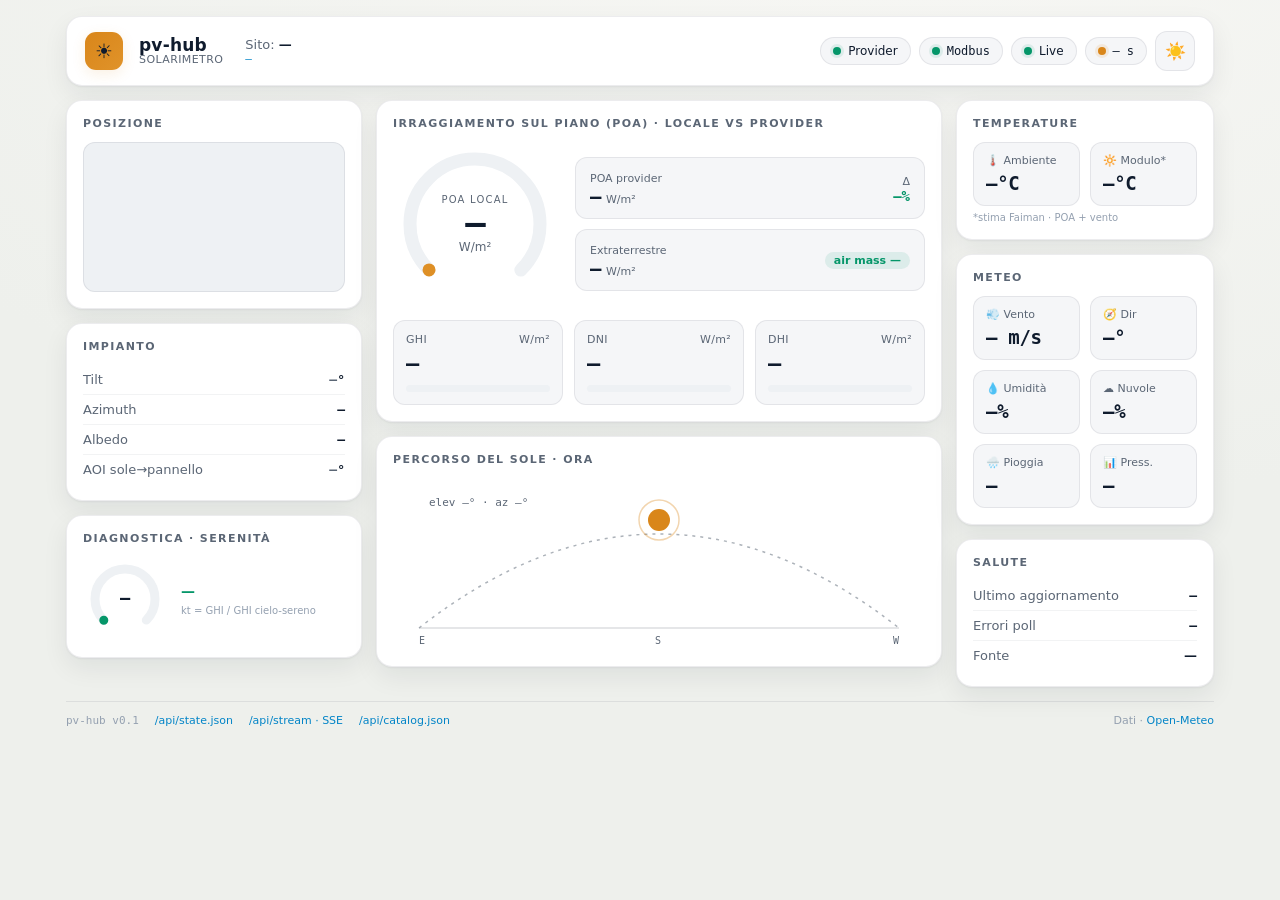
==== assets/index.html @ e8152efe "feat: implement Plan 2 — HTTP API, SSE, responsive dark/light SCADA UI - axum server: /, /assets/*, " ====
<!DOCTYPE html>
<html lang="it" data-theme="dark">
<head>
<meta charset="utf-8">
<meta name="viewport" content="width=device-width, initial-scale=1">
<title>pv-hub · Solarimetro</title>
<link rel="stylesheet" href="/assets/vendor/leaflet.css">
<link rel="stylesheet" href="/assets/styles.css">
</head>
<body>
<div class="wrap">

  <div class="topbar">
    <div class="logo">☀</div>
    <div>
      <div class="brand">pv-hub<small>SOLARIMETRO</small></div>
    </div>
    <div class="site">Sito: <b id="site-name">—</b>
      <span class="coords mono" id="site-coords">—</span></div>
    <div class="badges">
      <div class="badge" id="provider-badge"><span class="dot"></span>Provider</div>
      <div class="badge mono" id="modbus-badge"><span class="dot"></span>Modbus</div>
      <div class="badge" id="live-badge"><span class="dot"></span>Live</div>
      <div class="badge mono"><span class="dot warn"></span><span data-metric="data_age">—</span>s</div>
      <button class="toggle" id="tg" onclick="toggleTheme()" title="Cambia tema">🌙</button>
    </div>
  </div>

  <div class="grid">

    <!-- LEFT -->
    <div class="col">
      <div class="card">
        <h3>Posizione</h3>
        <div id="map"></div>
      </div>
      <div class="card">
        <h3>Impianto</h3>
        <div class="kv"><span>Tilt</span><b class="mono"><span data-metric="tilt">—</span>°</b></div>
        <div class="kv"><span>Azimuth</span><b class="mono" id="azimuth-field">—</b></div>
        <div class="kv"><span>Albedo</span><b class="mono" data-metric="albedo">—</b></div>
        <div class="kv"><span>AOI sole→pannello</span><b class="mono"><span data-metric="aoi">—</span>°</b></div>
      </div>
      <div class="card">
        <h3>Diagnostica · serenità</h3>
        <div class="kt">
          <svg width="84" height="84" viewBox="0 0 84 84">
            <circle cx="42" cy="42" r="30" fill="none" stroke="var(--inner)" stroke-width="9"
              stroke-dasharray="141 235" transform="rotate(135 42 42)" stroke-linecap="round"/>
            <circle id="kt-arc" cx="42" cy="42" r="30" fill="none" stroke="var(--accent)" stroke-width="9"
              stroke-dasharray="0 235" transform="rotate(135 42 42)" stroke-linecap="round"/>
            <text x="42" y="47" text-anchor="middle" fill="var(--text)" class="mono" font-size="17" font-weight="700"
              data-metric="clearsky_index">—</text>
          </svg>
          <div><b id="kt-label" class="accent">—</b>
            <div class="hint">kt = GHI / GHI cielo-sereno</div></div>
        </div>
      </div>
    </div>

    <!-- CENTER -->
    <div class="col">
      <div class="card">
        <h3>Irraggiamento sul piano (POA) · locale vs provider</h3>
        <div class="hero">
          <div class="gauge">
            <svg width="164" height="164" viewBox="0 0 164 164">
              <defs><linearGradient id="g" x1="0" y1="0" x2="1" y2="1">
                <stop offset="0" stop-color="var(--gold)"/><stop offset="1" stop-color="var(--gold-2)"/>
              </linearGradient></defs>
              <circle cx="82" cy="82" r="65" fill="none" stroke="var(--inner)" stroke-width="13"
                stroke-dasharray="306 408" transform="rotate(135 82 82)" stroke-linecap="round"/>
              <circle id="poa-arc" cx="82" cy="82" r="65" fill="none" stroke="url(#g)" stroke-width="13"
                stroke-dasharray="0 408" transform="rotate(135 82 82)" stroke-linecap="round"/>
            </svg>
            <div class="gv"><div class="lbl">POA local</div>
              <div class="num mono" data-metric="poa_local">—</div><div class="unit">W/m²</div></div>
          </div>
          <div class="compare">
            <div class="cmp"><div><small>POA provider</small><br><span class="n mono" data-metric="poa_provider">—</span> <small>W/m²</small></div>
              <div class="ta"><small>Δ</small><br><span class="delta mono"><span data-metric="poa_delta_pct">—</span>%</span></div></div>
            <div class="cmp"><div><small>Extraterrestre</small><br><span class="n mono" data-metric="extraterrestrial">—</span> <small>W/m²</small></div>
              <span class="pill">air mass <span data-metric="air_mass">—</span></span></div>
          </div>
        </div>
        <div class="meters">
          <div class="meter"><div class="top"><span>GHI</span><span>W/m²</span></div><div class="val mono" data-metric="ghi">—</div><div class="bar"><i id="bar-ghi"></i></div></div>
          <div class="meter"><div class="top"><span>DNI</span><span>W/m²</span></div><div class="val mono" data-metric="dni">—</div><div class="bar"><i id="bar-dni"></i></div></div>
          <div class="meter"><div class="top"><span>DHI</span><span>W/m²</span></div><div class="val mono" data-metric="dhi">—</div><div class="bar"><i id="bar-dhi"></i></div></div>
        </div>
      </div>

      <div class="card">
        <h3>Percorso del sole · ora</h3>
        <svg class="sky" viewBox="0 0 520 172" preserveAspectRatio="xMidYMid meet">
          <defs><linearGradient id="arc" x1="0" y1="0" x2="1" y2="0">
            <stop offset="0" stop-color="var(--gold)"/><stop offset="1" stop-color="var(--gold-2)"/></linearGradient></defs>
          <line x1="20" y1="150" x2="500" y2="150" stroke="var(--border-str)" stroke-width="1.5"/>
          <text x="20" y="166" fill="var(--dim)" font-size="10" class="mono">E</text>
          <text x="256" y="166" fill="var(--dim)" font-size="10" class="mono">S</text>
          <text x="494" y="166" fill="var(--dim)" font-size="10" class="mono">W</text>
          <path d="M20,150 Q260,-38 500,150" fill="none" stroke="var(--dim)" stroke-width="1.5" stroke-dasharray="3 5" opacity=".5"/>
          <circle id="sun-glow" cx="260" cy="42" r="20" fill="none" stroke="var(--gold)" stroke-width="1.5" opacity=".35"/>
          <circle id="sun-dot" cx="260" cy="42" r="11" fill="var(--gold)"/>
          <text x="30" y="28" fill="var(--dim)" font-size="11" class="mono">
            elev <tspan id="sun-elev">—</tspan>°  ·  az <tspan id="sun-az">—</tspan>°</text>
        </svg>
      </div>
    </div>

    <!-- RIGHT -->
    <div class="col">
      <div class="card">
        <h3>Temperature</h3>
        <div class="tiles">
          <div class="tile"><div class="t">🌡️ Ambiente</div><div class="v mono"><span data-metric="ambient_temp">—</span>°C</div></div>
          <div class="tile"><div class="t">🔆 Modulo*</div><div class="v mono"><span data-metric="module_temp">—</span>°C</div></div>
        </div>
        <div class="hint">*stima Faiman · POA + vento</div>
      </div>
      <div class="card">
        <h3>Meteo</h3>
        <div class="tiles">
          <div class="tile"><div class="t">💨 Vento</div><div class="v mono"><span data-metric="wind_speed">—</span> m/s</div></div>
          <div class="tile"><div class="t">🧭 Dir</div><div class="v mono"><span data-metric="wind_direction">—</span>°</div></div>
          <div class="tile"><div class="t">💧 Umidità</div><div class="v mono"><span data-metric="rel_humidity">—</span>%</div></div>
          <div class="tile"><div class="t">☁️ Nuvole</div><div class="v mono"><span data-metric="cloud_cover">—</span>%</div></div>
          <div class="tile"><div class="t">🌧️ Pioggia</div><div class="v mono" data-metric="precipitation">—</div></div>
          <div class="tile"><div class="t">📊 Press.</div><div class="v mono" data-metric="surface_pressure">—</div></div>
        </div>
      </div>
      <div class="card">
        <h3>Salute</h3>
        <div class="kv"><span>Ultimo aggiornamento</span><b class="mono" id="dataage-field">—</b></div>
        <div class="kv"><span>Errori poll</span><b class="mono" data-metric="poll_errors_total">—</b></div>
        <div class="kv"><span>Fonte</span><b id="provider-field">—</b></div>
      </div>
    </div>

  </div>

  <div class="footer">
    <span class="mono">pv-hub v0.1</span>
    <a href="/api/state.json">/api/state.json</a>
    <a href="/api/stream">/api/stream · SSE</a>
    <a href="/api/catalog.json">/api/catalog.json</a>
    <span class="grow"></span>
    <span>Dati · <a href="https://open-meteo.com">Open-Meteo</a></span>
  </div>

</div>
<script src="/assets/vendor/leaflet.js"></script>
<script src="/assets/app.js"></script>
</body>
</html>
---- assets/vendor/leaflet.css ----
/* required styles */

.leaflet-pane,
.leaflet-tile,
.leaflet-marker-icon,
.leaflet-marker-shadow,
.leaflet-tile-container,
.leaflet-pane > svg,
.leaflet-pane > canvas,
.leaflet-zoom-box,
.leaflet-image-layer,
.leaflet-layer {
	position: absolute;
	left: 0;
	top: 0;
	}
.leaflet-container {
	overflow: hidden;
	}
.leaflet-tile,
.leaflet-marker-icon,
.leaflet-marker-shadow {
	-webkit-user-select: none;
	   -moz-user-select: none;
	        user-select: none;
	  -webkit-user-drag: none;
	}
/* Prevents IE11 from highlighting tiles in blue */
.leaflet-tile::selection {
	background: transparent;
}
/* Safari renders non-retina tile on retina better with this, but Chrome is worse */
.leaflet-safari .leaflet-tile {
	image-rendering: -webkit-optimize-contrast;
	}
/* hack that prevents hw layers "stretching" when loading new tiles */
.leaflet-safari .leaflet-tile-container {
	width: 1600px;
	height: 1600px;
	-webkit-transform-origin: 0 0;
	}
.leaflet-marker-icon,
.leaflet-marker-shadow {
	display: block;
	}
/* .leaflet-container svg: reset svg max-width decleration shipped in Joomla! (joomla.org) 3.x */
/* .leaflet-container img: map is broken in FF if you have max-width: 100% on tiles */
.leaflet-container .leaflet-overlay-pane svg {
	max-width: none !important;
	max-height: none !important;
	}
.leaflet-container .leaflet-marker-pane img,
.leaflet-container .leaflet-shadow-pane img,
.leaflet-container .leaflet-tile-pane img,
.leaflet-container img.leaflet-image-layer,
.leaflet-container .leaflet-tile {
	max-width: none !important;
	max-height: none !important;
	width: auto;
	padding: 0;
	}

.leaflet-container img.leaflet-tile {
	/* See: https://bugs.chromium.org/p/chromium/issues/detail?id=600120 */
	mix-blend-mode: plus-lighter;
}

.leaflet-container.leaflet-touch-zoom {
	-ms-touch-action: pan-x pan-y;
	touch-action: pan-x pan-y;
	}
.leaflet-container.leaflet-touch-drag {
	-ms-touch-action: pinch-zoom;
	/* Fallback for FF which doesn't support pinch-zoom */
	touch-action: none;
	touch-action: pinch-zoom;
}
.leaflet-container.leaflet-touch-drag.leaflet-touch-zoom {
	-ms-touch-action: none;
	touch-action: none;
}
.leaflet-container {
	-webkit-tap-highlight-color: transparent;
}
.leaflet-container a {
	-webkit-tap-highlight-color: rgba(51, 181, 229, 0.4);
}
.leaflet-tile {
	filter: inherit;
	visibility: hidden;
	}
.leaflet-tile-loaded {
	visibility: inherit;
	}
.leaflet-zoom-box {
	width: 0;
	height: 0;
	-moz-box-sizing: border-box;
	     box-sizing: border-box;
	z-index: 800;
	}
/* workaround for https://bugzilla.mozilla.org/show_bug.cgi?id=888319 */
.leaflet-overlay-pane svg {
	-moz-user-select: none;
	}

.leaflet-pane         { z-index: 400; }

.leaflet-tile-pane    { z-index: 200; }
.leaflet-overlay-pane { z-index: 400; }
.leaflet-shadow-pane  { z-index: 500; }
.leaflet-marker-pane  { z-index: 600; }
.leaflet-tooltip-pane   { z-index: 650; }
.leaflet-popup-pane   { z-index: 700; }

.leaflet-map-pane canvas { z-index: 100; }
.leaflet-map-pane svg    { z-index: 200; }

.leaflet-vml-shape {
	width: 1px;
	height: 1px;
	}
.lvml {
	behavior: url(#default#VML);
	display: inline-block;
	position: absolute;
	}


/* control positioning */

.leaflet-control {
	position: relative;
	z-index: 800;
	pointer-events: visiblePainted; /* IE 9-10 doesn't have auto */
	pointer-events: auto;
	}
.leaflet-top,
.leaflet-bottom {
	position: absolute;
	z-index: 1000;
	pointer-events: none;
	}
.leaflet-top {
	top: 0;
	}
.leaflet-right {
	right: 0;
	}
.leaflet-bottom {
	bottom: 0;
	}
.leaflet-left {
	left: 0;
	}
.leaflet-control {
	float: left;
	clear: both;
	}
.leaflet-right .leaflet-control {
	float: right;
	}
.leaflet-top .leaflet-control {
	margin-top: 10px;
	}
.leaflet-bottom .leaflet-control {
	margin-bottom: 10px;
	}
.leaflet-left .leaflet-control {
	margin-left: 10px;
	}
.leaflet-right .leaflet-control {
	margin-right: 10px;
	}


/* zoom and fade animations */

.leaflet-fade-anim .leaflet-popup {
	opacity: 0;
	-webkit-transition: opacity 0.2s linear;
	   -moz-transition: opacity 0.2s linear;
	        transition: opacity 0.2s linear;
	}
.leaflet-fade-anim .leaflet-map-pane .leaflet-popup {
	opacity: 1;
	}
.leaflet-zoom-animated {
	-webkit-transform-origin: 0 0;
	    -ms-transform-origin: 0 0;
	        transform-origin: 0 0;
	}
svg.leaflet-zoom-animated {
	will-change: transform;
}

.leaflet-zoom-anim .leaflet-zoom-animated {
	-webkit-transition: -webkit-transform 0.25s cubic-bezier(0,0,0.25,1);
	   -moz-transition:    -moz-transform 0.25s cubic-bezier(0,0,0.25,1);
	        transition:         transform 0.25s cubic-bezier(0,0,0.25,1);
	}
.leaflet-zoom-anim .leaflet-tile,
.leaflet-pan-anim .leaflet-tile {
	-webkit-transition: none;
	   -moz-transition: none;
	        transition: none;
	}

.leaflet-zoom-anim .leaflet-zoom-hide {
	visibility: hidden;
	}


/* cursors */

.leaflet-interactive {
	cursor: pointer;
	}
.leaflet-grab {
	cursor: -webkit-grab;
	cursor:    -moz-grab;
	cursor:         grab;
	}
.leaflet-crosshair,
.leaflet-crosshair .leaflet-interactive {
	cursor: crosshair;
	}
.leaflet-popup-pane,
.leaflet-control {
	cursor: auto;
	}
.leaflet-dragging .leaflet-grab,
.leaflet-dragging .leaflet-grab .leaflet-interactive,
.leaflet-dragging .leaflet-marker-draggable {
	cursor: move;
	cursor: -webkit-grabbing;
	cursor:    -moz-grabbing;
	cursor:         grabbing;
	}

/* marker & overlays interactivity */
.leaflet-marker-icon,
.leaflet-marker-shadow,
.leaflet-image-layer,
.leaflet-pane > svg path,
.leaflet-tile-container {
	pointer-events: none;
	}

.leaflet-marker-icon.leaflet-interactive,
.leaflet-image-layer.leaflet-interactive,
.leaflet-pane > svg path.leaflet-interactive,
svg.leaflet-image-layer.leaflet-interactive path {
	pointer-events: visiblePainted; /* IE 9-10 doesn't have auto */
	pointer-events: auto;
	}

/* visual tweaks */

.leaflet-container {
	background: #ddd;
	outline-offset: 1px;
	}
.leaflet-container a {
	color: #0078A8;
	}
.leaflet-zoom-box {
	border: 2px dotted #38f;
	background: rgba(255,255,255,0.5);
	}


/* general typography */
.leaflet-container {
	font-family: "Helvetica Neue", Arial, Helvetica, sans-serif;
	font-size: 12px;
	font-size: 0.75rem;
	line-height: 1.5;
	}


/* general toolbar styles */

.leaflet-bar {
	box-shadow: 0 1px 5px rgba(0,0,0,0.65);
	border-radius: 4px;
	}
.leaflet-bar a {
	background-color: #fff;
	border-bottom: 1px solid #ccc;
	width: 26px;
	height: 26px;
	line-height: 26px;
	display: block;
	text-align: center;
	text-decoration: none;
	color: black;
	}
.leaflet-bar a,
.leaflet-control-layers-toggle {
	background-position: 50% 50%;
	background-repeat: no-repeat;
	display: block;
	}
.leaflet-bar a:hover,
.leaflet-bar a:focus {
	background-color: #f4f4f4;
	}
.leaflet-bar a:first-child {
	border-top-left-radius: 4px;
	border-top-right-radius: 4px;
	}
.leaflet-bar a:last-child {
	border-bottom-left-radius: 4px;
	border-bottom-right-radius: 4px;
	border-bottom: none;
	}
.leaflet-bar a.leaflet-disabled {
	cursor: default;
	background-color: #f4f4f4;
	color: #bbb;
	}

.leaflet-touch .leaflet-bar a {
	width: 30px;
	height: 30px;
	line-height: 30px;
	}
.leaflet-touch .leaflet-bar a:first-child {
	border-top-left-radius: 2px;
	border-top-right-radius: 2px;
	}
.leaflet-touch .leaflet-bar a:last-child {
	border-bottom-left-radius: 2px;
	border-bottom-right-radius: 2px;
	}

/* zoom control */

.leaflet-control-zoom-in,
.leaflet-control-zoom-out {
	font: bold 18px 'Lucida Console', Monaco, monospace;
	text-indent: 1px;
	}

.leaflet-touch .leaflet-control-zoom-in, .leaflet-touch .leaflet-control-zoom-out  {
	font-size: 22px;
	}


/* layers control */

.leaflet-control-layers {
	box-shadow: 0 1px 5px rgba(0,0,0,0.4);
	background: #fff;
	border-radius: 5px;
	}
.leaflet-control-layers-toggle {
	background-image: url(images/layers.png);
	width: 36px;
	height: 36px;
	}
.leaflet-retina .leaflet-control-layers-toggle {
	background-image: url(images/layers-2x.png);
	background-size: 26px 26px;
	}
.leaflet-touch .leaflet-control-layers-toggle {
	width: 44px;
	height: 44px;
	}
.leaflet-control-layers .leaflet-control-layers-list,
.leaflet-control-layers-expanded .leaflet-control-layers-toggle {
	display: none;
	}
.leaflet-control-layers-expanded .leaflet-control-layers-list {
	display: block;
	position: relative;
	}
.leaflet-control-layers-expanded {
	padding: 6px 10px 6px 6px;
	color: #333;
	background: #fff;
	}
.leaflet-control-layers-scrollbar {
	overflow-y: scroll;
	overflow-x: hidden;
	padding-right: 5px;
	}
.leaflet-control-layers-selector {
	margin-top: 2px;
	position: relative;
	top: 1px;
	}
.leaflet-control-layers label {
	display: block;
	font-size: 13px;
	font-size: 1.08333em;
	}
.leaflet-control-layers-separator {
	height: 0;
	border-top: 1px solid #ddd;
	margin: 5px -10px 5px -6px;
	}

/* Default icon URLs */
.leaflet-default-icon-path { /* used only in path-guessing heuristic, see L.Icon.Default */
	background-image: url(images/marker-icon.png);
	}


/* attribution and scale controls */

.leaflet-container .leaflet-control-attribution {
	background: #fff;
	background: rgba(255, 255, 255, 0.8);
	margin: 0;
	}
.leaflet-control-attribution,
.leaflet-control-scale-line {
	padding: 0 5px;
	color: #333;
	line-height: 1.4;
	}
.leaflet-control-attribution a {
	text-decoration: none;
	}
.leaflet-control-attribution a:hover,
.leaflet-control-attribution a:focus {
	text-decoration: underline;
	}
.leaflet-attribution-flag {
	display: inline !important;
	vertical-align: baseline !important;
	width: 1em;
	height: 0.6669em;
	}
.leaflet-left .leaflet-control-scale {
	margin-left: 5px;
	}
.leaflet-bottom .leaflet-control-scale {
	margin-bottom: 5px;
	}
.leaflet-control-scale-line {
	border: 2px solid #777;
	border-top: none;
	line-height: 1.1;
	padding: 2px 5px 1px;
	white-space: nowrap;
	-moz-box-sizing: border-box;
	     box-sizing: border-box;
	background: rgba(255, 255, 255, 0.8);
	text-shadow: 1px 1px #fff;
	}
.leaflet-control-scale-line:not(:first-child) {
	border-top: 2px solid #777;
	border-bottom: none;
	margin-top: -2px;
	}
.leaflet-control-scale-line:not(:first-child):not(:last-child) {
	border-bottom: 2px solid #777;
	}

.leaflet-touch .leaflet-control-attribution,
.leaflet-touch .leaflet-control-layers,
.leaflet-touch .leaflet-bar {
	box-shadow: none;
	}
.leaflet-touch .leaflet-control-layers,
.leaflet-touch .leaflet-bar {
	border: 2px solid rgba(0,0,0,0.2);
	background-clip: padding-box;
	}


/* popup */

.leaflet-popup {
	position: absolute;
	text-align: center;
	margin-bottom: 20px;
	}
.leaflet-popup-content-wrapper {
	padding: 1px;
	text-align: left;
	border-radius: 12px;
	}
.leaflet-popup-content {
	margin: 13px 24px 13px 20px;
	line-height: 1.3;
	font-size: 13px;
	font-size: 1.08333em;
	min-height: 1px;
	}
.leaflet-popup-content p {
	margin: 17px 0;
	margin: 1.3em 0;
	}
.leaflet-popup-tip-container {
	width: 40px;
	height: 20px;
	position: absolute;
	left: 50%;
	margin-top: -1px;
	margin-left: -20px;
	overflow: hidden;
	pointer-events: none;
	}
.leaflet-popup-tip {
	width: 17px;
	height: 17px;
	padding: 1px;

	margin: -10px auto 0;
	pointer-events: auto;

	-webkit-transform: rotate(45deg);
	   -moz-transform: rotate(45deg);
	    -ms-transform: rotate(45deg);
	        transform: rotate(45deg);
	}
.leaflet-popup-content-wrapper,
.leaflet-popup-tip {
	background: white;
	color: #333;
	box-shadow: 0 3px 14px rgba(0,0,0,0.4);
	}
.leaflet-container a.leaflet-popup-close-button {
	position: absolute;
	top: 0;
	right: 0;
	border: none;
	text-align: center;
	width: 24px;
	height: 24px;
	font: 16px/24px Tahoma, Verdana, sans-serif;
	color: #757575;
	text-decoration: none;
	background: transparent;
	}
.leaflet-container a.leaflet-popup-close-button:hover,
.leaflet-container a.leaflet-popup-close-button:focus {
	color: #585858;
	}
.leaflet-popup-scrolled {
	overflow: auto;
	}

.leaflet-oldie .leaflet-popup-content-wrapper {
	-ms-zoom: 1;
	}
.leaflet-oldie .leaflet-popup-tip {
	width: 24px;
	margin: 0 auto;

	-ms-filter: "progid:DXImageTransform.Microsoft.Matrix(M11=0.70710678, M12=0.70710678, M21=-0.70710678, M22=0.70710678)";
	filter: progid:DXImageTransform.Microsoft.Matrix(M11=0.70710678, M12=0.70710678, M21=-0.70710678, M22=0.70710678);
	}

.leaflet-oldie .leaflet-control-zoom,
.leaflet-oldie .leaflet-control-layers,
.leaflet-oldie .leaflet-popup-content-wrapper,
.leaflet-oldie .leaflet-popup-tip {
	border: 1px solid #999;
	}


/* div icon */

.leaflet-div-icon {
	background: #fff;
	border: 1px solid #666;
	}


/* Tooltip */
/* Base styles for the element that has a tooltip */
.leaflet-tooltip {
	position: absolute;
	padding: 6px;
	background-color: #fff;
	border: 1px solid #fff;
	border-radius: 3px;
	color: #222;
	white-space: nowrap;
	-webkit-user-select: none;
	-moz-user-select: none;
	-ms-user-select: none;
	user-select: none;
	pointer-events: none;
	box-shadow: 0 1px 3px rgba(0,0,0,0.4);
	}
.leaflet-tooltip.leaflet-interactive {
	cursor: pointer;
	pointer-events: auto;
	}
.leaflet-tooltip-top:before,
.leaflet-tooltip-bottom:before,
.leaflet-tooltip-left:before,
.leaflet-tooltip-right:before {
	position: absolute;
	pointer-events: none;
	border: 6px solid transparent;
	background: transparent;
	content: "";
	}

/* Directions */

.leaflet-tooltip-bottom {
	margin-top: 6px;
}
.leaflet-tooltip-top {
	margin-top: -6px;
}
.leaflet-tooltip-bottom:before,
.leaflet-tooltip-top:before {
	left: 50%;
	margin-left: -6px;
	}
.leaflet-tooltip-top:before {
	bottom: 0;
	margin-bottom: -12px;
	border-top-color: #fff;
	}
.leaflet-tooltip-bottom:before {
	top: 0;
	margin-top: -12px;
	margin-left: -6px;
	border-bottom-color: #fff;
	}
.leaflet-tooltip-left {
	margin-left: -6px;
}
.leaflet-tooltip-right {
	margin-left: 6px;
}
.leaflet-tooltip-left:before,
.leaflet-tooltip-right:before {
	top: 50%;
	margin-top: -6px;
	}
.leaflet-tooltip-left:before {
	right: 0;
	margin-right: -12px;
	border-left-color: #fff;
	}
.leaflet-tooltip-right:before {
	left: 0;
	margin-left: -12px;
	border-right-color: #fff;
	}

/* Printing */

@media print {
	/* Prevent printers from removing background-images of controls. */
	.leaflet-control {
		-webkit-print-color-adjust: exact;
		print-color-adjust: exact;
		}
	}
---- assets/styles.css ----
/* ---------- semantic tokens ---------- */
:root[data-theme="dark"]{
  --bg:#0a0e15; --bg-grad1:#0d1420; --bg-grad2:#090c12;
  --surface:#121a26; --surface-2:#182231; --inner:#0e1622;
  --border:rgba(255,255,255,.07); --border-str:rgba(255,255,255,.12);
  --text:#e9eef5; --dim:#8b98ab; --faint:#5b6779;
  --accent:#10d992; --accent-2:#0bb47a; --accent-weak:rgba(16,217,146,.14);
  --gold:#ffc24b; --gold-2:#ff8a3d; --gold-weak:rgba(255,194,75,.12);
  --good:#10d992; --warn:#ffc24b; --bad:#ff6b6b; --info:#48b7ff;
  --shadow:0 1px 2px rgba(0,0,0,.5), 0 12px 30px rgba(0,0,0,.35);
  --grid-line:rgba(255,255,255,.06);
}
:root[data-theme="light"]{
  --bg:#f4f5f2; --bg-grad1:#f7f7f4; --bg-grad2:#eef0ec;
  --surface:#ffffff; --surface-2:#f5f6f8; --inner:#eef1f4;
  --border:rgba(15,23,42,.08); --border-str:rgba(15,23,42,.14);
  --text:#0f1b2d; --dim:#5b6675; --faint:#94a0b0;
  --accent:#059669; --accent-2:#047857; --accent-weak:rgba(5,150,105,.10);
  --gold:#d9861a; --gold-2:#e0932a; --gold-weak:rgba(217,134,26,.12);
  --good:#059669; --warn:#d9861a; --bad:#e5484d; --info:#0284c7;
  --shadow:0 1px 2px rgba(16,24,40,.05), 0 10px 26px rgba(16,24,40,.07);
  --grid-line:rgba(15,23,42,.05);
}
*{box-sizing:border-box}
body{margin:0;color:var(--text);font-size:14px;
  font-family:'Inter',system-ui,-apple-system,'Segoe UI',Roboto,sans-serif;
  background:radial-gradient(1200px 600px at 70% -10%,var(--bg-grad1),var(--bg-grad2)) fixed, var(--bg);
  -webkit-font-smoothing:antialiased;transition:background .2s,color .2s}
.mono{font-variant-numeric:tabular-nums;font-feature-settings:"tnum";
  font-family:ui-monospace,'SF Mono','Cascadia Code',Menlo,Consolas,monospace}
.accent{color:var(--accent)}
.hint{color:var(--faint);font-size:10px;margin-top:6px}
.grow{flex:1}
.wrap{max-width:1180px;margin:0 auto;padding:16px}

/* ---------- top bar ---------- */
.topbar{display:flex;align-items:center;gap:16px;background:var(--surface);
  border:1px solid var(--border);border-radius:16px;padding:14px 18px;margin-bottom:14px;box-shadow:var(--shadow)}
.logo{width:38px;height:38px;border-radius:11px;display:grid;place-items:center;font-size:20px;
  background:linear-gradient(135deg,var(--gold),var(--gold-2));box-shadow:0 4px 14px var(--gold-weak)}
.brand{font-weight:700;font-size:17px;letter-spacing:.2px;line-height:1.1}
.brand small{display:block;color:var(--dim);font-weight:500;font-size:11px;letter-spacing:.4px}
.site{margin-left:6px;font-size:13px;color:var(--dim)}
.site b{color:var(--text)}
.site .coords{display:block;font-size:11px;color:var(--info)}
.badges{margin-left:auto;display:flex;gap:8px;align-items:center;flex-wrap:wrap}
.badge{display:flex;align-items:center;gap:7px;background:var(--surface-2);border:1px solid var(--border);
  border-radius:999px;padding:6px 12px;font-size:12px;white-space:nowrap}
.dot{width:8px;height:8px;border-radius:50%;background:var(--good);box-shadow:0 0 0 3px var(--accent-weak);transition:.2s}
.dot.warn{background:var(--warn);box-shadow:0 0 0 3px var(--gold-weak)}
.badge.bad .dot{background:var(--bad);box-shadow:0 0 0 3px rgba(255,107,107,.18)}
.toggle{width:40px;height:40px;border-radius:12px;border:1px solid var(--border);background:var(--surface-2);
  color:var(--text);cursor:pointer;font-size:17px;display:grid;place-items:center;transition:.15s}
.toggle:hover{border-color:var(--border-str);transform:translateY(-1px)}

/* ---------- layout ---------- */
.grid{display:grid;grid-template-columns:296px 1fr 258px;gap:14px}
.col{display:flex;flex-direction:column;gap:14px}
.card{background:var(--surface);border:1px solid var(--border);border-radius:16px;padding:16px;box-shadow:var(--shadow)}
.card h3{margin:0 0 12px;font-size:11px;letter-spacing:1.4px;text-transform:uppercase;color:var(--dim);font-weight:600}

/* map */
#map{height:150px;border-radius:12px;border:1px solid var(--border);background:var(--inner);z-index:0}
.kv{display:flex;justify-content:space-between;align-items:center;padding:7px 0;border-bottom:1px solid var(--grid-line);font-size:13px}
.kv:last-child{border:0}.kv span{color:var(--dim)}.kv b{color:var(--text)}
.kt{display:flex;align-items:center;gap:14px}

/* hero */
.hero{display:flex;gap:18px;align-items:center;flex-wrap:wrap}
.gauge{position:relative;width:164px;height:164px;flex:0 0 auto}
.gv{position:absolute;inset:0;display:flex;flex-direction:column;align-items:center;justify-content:center}
.gv .lbl{font-size:10px;letter-spacing:1.2px;color:var(--dim);text-transform:uppercase}
.gv .num{font-size:34px;font-weight:750;line-height:1.05;letter-spacing:-1px}
.gv .unit{color:var(--dim);font-size:12px}
.compare{flex:1;min-width:180px;display:flex;flex-direction:column;gap:10px}
.cmp{display:flex;justify-content:space-between;align-items:center;background:var(--surface-2);
  border:1px solid var(--border);border-radius:12px;padding:11px 14px}
.cmp small{color:var(--dim);font-size:11px}
.cmp .n{font-size:19px;font-weight:650}
.cmp .ta{text-align:right}
.delta{font-weight:650;color:var(--good)}
.pill{font-size:11px;padding:2px 9px;border-radius:999px;background:var(--accent-weak);color:var(--accent);font-weight:600;white-space:nowrap}

.meters{display:grid;grid-template-columns:repeat(3,1fr);gap:11px;margin-top:14px}
.meter{background:var(--surface-2);border:1px solid var(--border);border-radius:12px;padding:12px}
.meter .top{display:flex;justify-content:space-between;font-size:11px;color:var(--dim);letter-spacing:.3px}
.meter .val{font-size:22px;font-weight:700;margin:5px 0 9px;letter-spacing:-.5px}
.bar{height:7px;background:var(--inner);border-radius:99px;overflow:hidden}
.bar i{display:block;height:100%;width:0;border-radius:99px;background:linear-gradient(90deg,var(--gold),var(--gold-2));transition:width .4s}

.sky{width:100%;height:172px;display:block}
#sun-dot,#sun-glow{transition:cx .5s,cy .5s}

.tiles{display:grid;grid-template-columns:1fr 1fr;gap:10px}
.tile{background:var(--surface-2);border:1px solid var(--border);border-radius:12px;padding:11px 12px}
.tile .t{font-size:11px;color:var(--dim);display:flex;gap:6px;align-items:center}
.tile .v{font-size:19px;font-weight:700;margin-top:5px;letter-spacing:-.3px}

.footer{margin-top:14px;display:flex;gap:16px;align-items:center;color:var(--faint);font-size:11px;
  border-top:1px solid var(--border);padding-top:12px;flex-wrap:wrap}
.footer a{color:var(--info);text-decoration:none}.footer a:hover{text-decoration:underline}

/* ---------- responsive ---------- */
@media(max-width:1000px){
  .grid{grid-template-columns:1fr 1fr}
  .col:nth-child(2){grid-column:1 / -1;order:-1}
}
@media(max-width:640px){
  .wrap{padding:10px}
  .grid{grid-template-columns:1fr}
  .col:nth-child(2){order:0}
  .topbar{flex-wrap:wrap;gap:10px}
  .site{margin-left:0;flex-basis:100%;order:3}
  .badges{margin-left:0}
  .gv .num{font-size:30px}
  .toggle{width:44px;height:44px}
  .badge{padding:8px 13px}
  .tile{padding:13px}
}
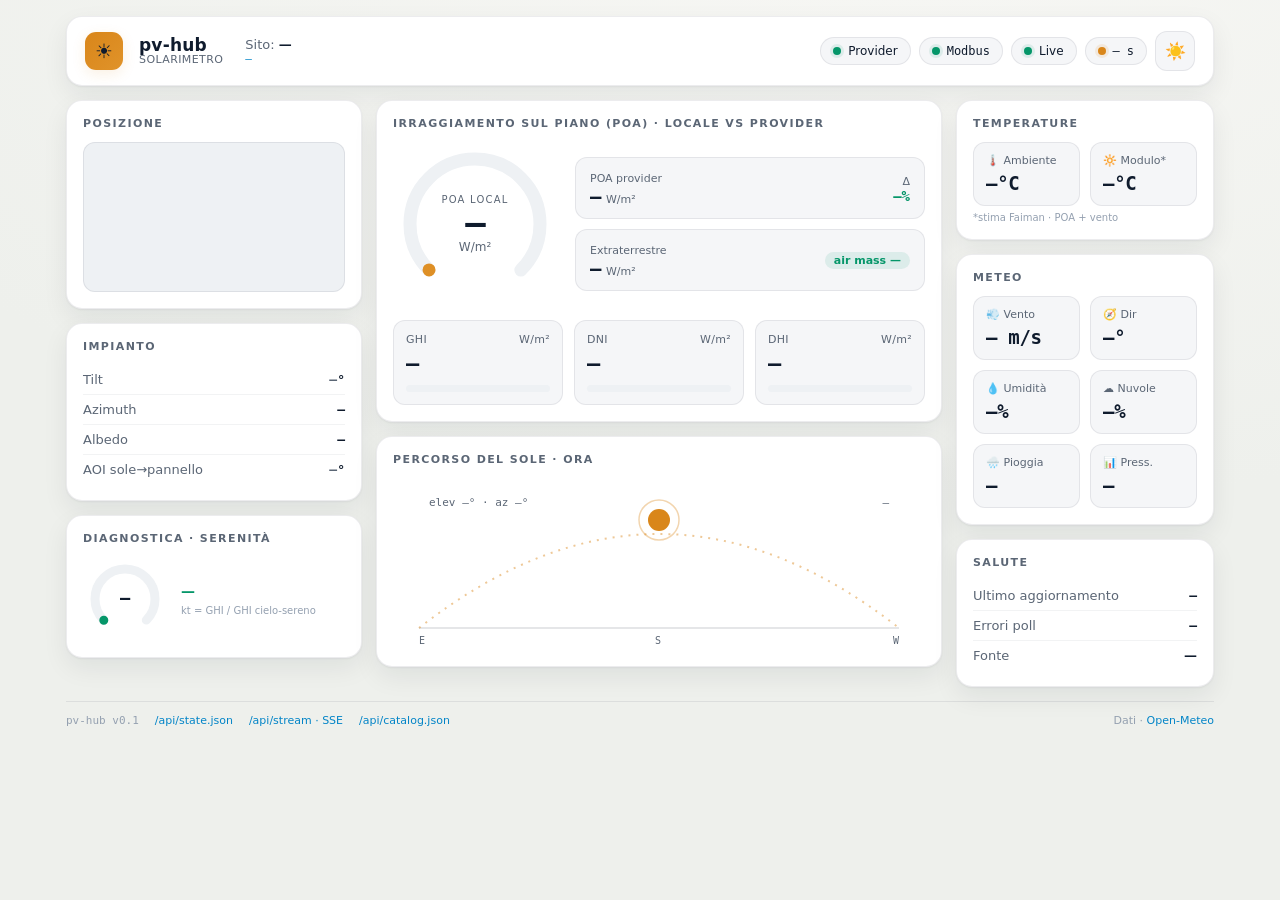
==== commit 6768adea: "fix(ui): clearer sun-path (azimuth+elevation, night moon marker), hide zero-value gauge dot" ====
--- a/assets/index.html
+++ b/assets/index.html
@@ -99,11 +99,12 @@
           <text x="20" y="166" fill="var(--dim)" font-size="10" class="mono">E</text>
           <text x="256" y="166" fill="var(--dim)" font-size="10" class="mono">S</text>
           <text x="494" y="166" fill="var(--dim)" font-size="10" class="mono">W</text>
-          <path d="M20,150 Q260,-38 500,150" fill="none" stroke="var(--dim)" stroke-width="1.5" stroke-dasharray="3 5" opacity=".5"/>
+          <path d="M20,150 Q260,-38 500,150" fill="none" stroke="var(--gold)" stroke-width="2" stroke-dasharray="2 6" opacity=".45"/>
           <circle id="sun-glow" cx="260" cy="42" r="20" fill="none" stroke="var(--gold)" stroke-width="1.5" opacity=".35"/>
           <circle id="sun-dot" cx="260" cy="42" r="11" fill="var(--gold)"/>
           <text x="30" y="28" fill="var(--dim)" font-size="11" class="mono">
             elev <tspan id="sun-elev">—</tspan>°  ·  az <tspan id="sun-az">—</tspan>°</text>
+          <text id="sun-label" x="490" y="28" text-anchor="end" fill="var(--dim)" font-size="11" class="mono">—</text>
         </svg>
       </div>
     </div>
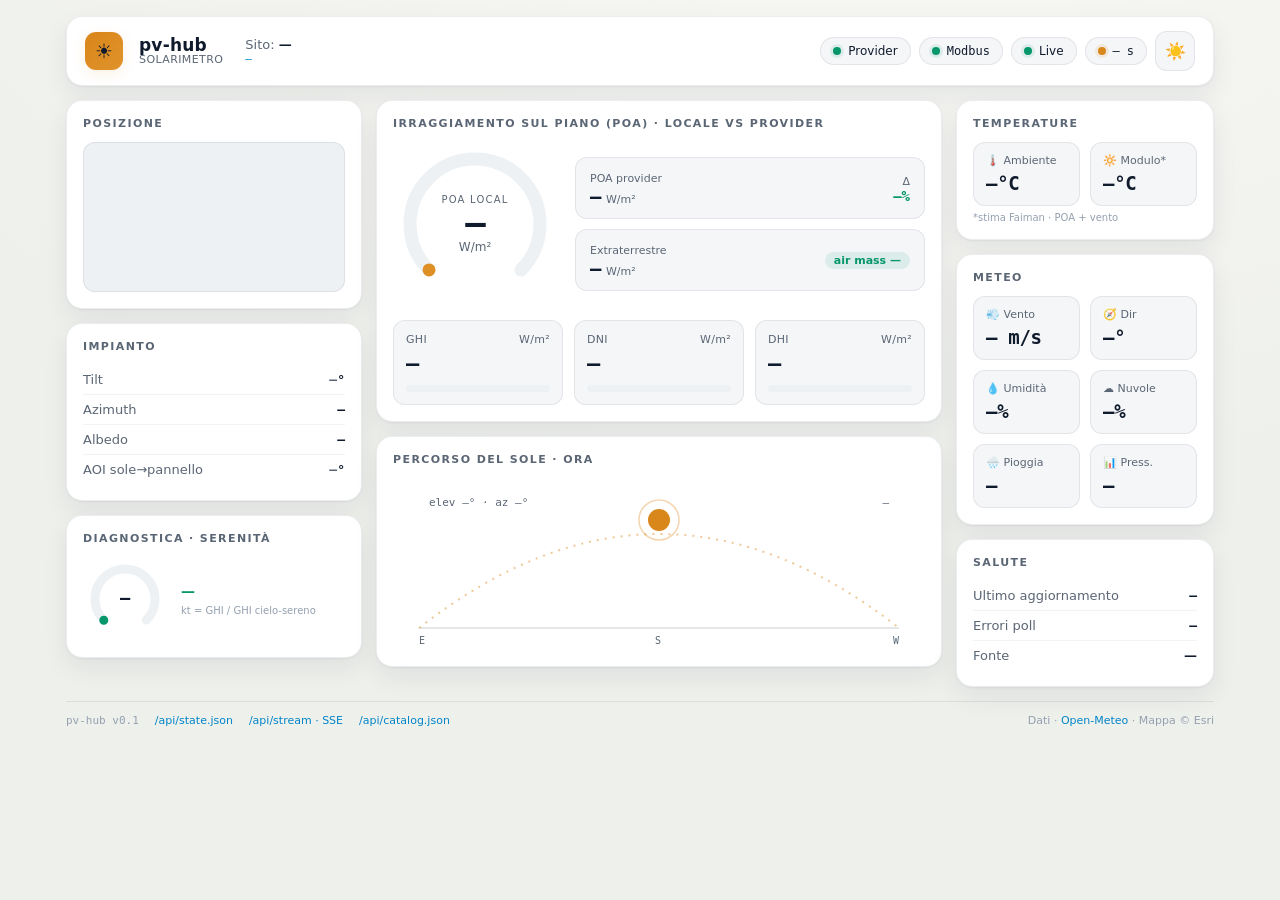
==== commit ab672d5a: "fix(ui): clean map — remove on-map Leaflet/tiles attribution, move credit to footer" ====
--- a/assets/index.html
+++ b/assets/index.html
@@ -146,7 +146,7 @@
     <a href="/api/stream">/api/stream · SSE</a>
     <a href="/api/catalog.json">/api/catalog.json</a>
     <span class="grow"></span>
-    <span>Dati · <a href="https://open-meteo.com">Open-Meteo</a></span>
+    <span>Dati · <a href="https://open-meteo.com">Open-Meteo</a> · Mappa © Esri</span>
   </div>
 
 </div>
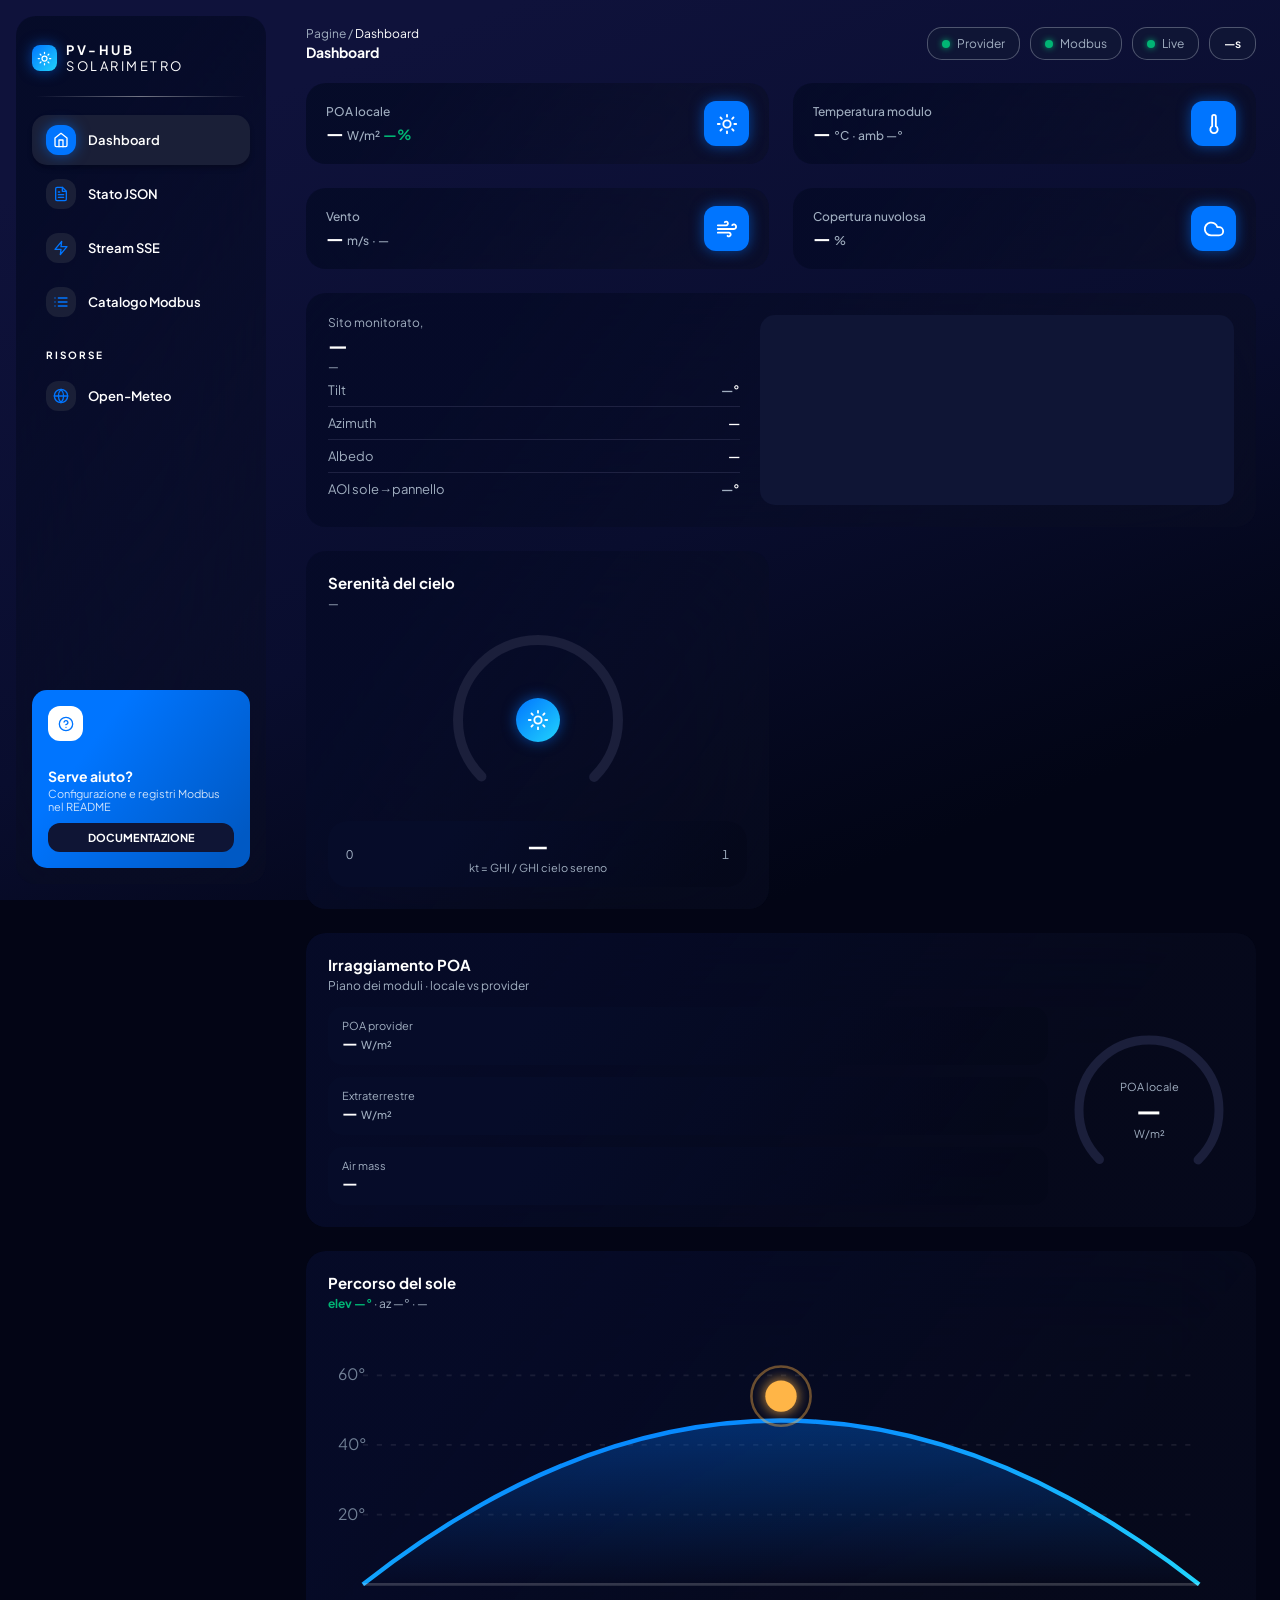
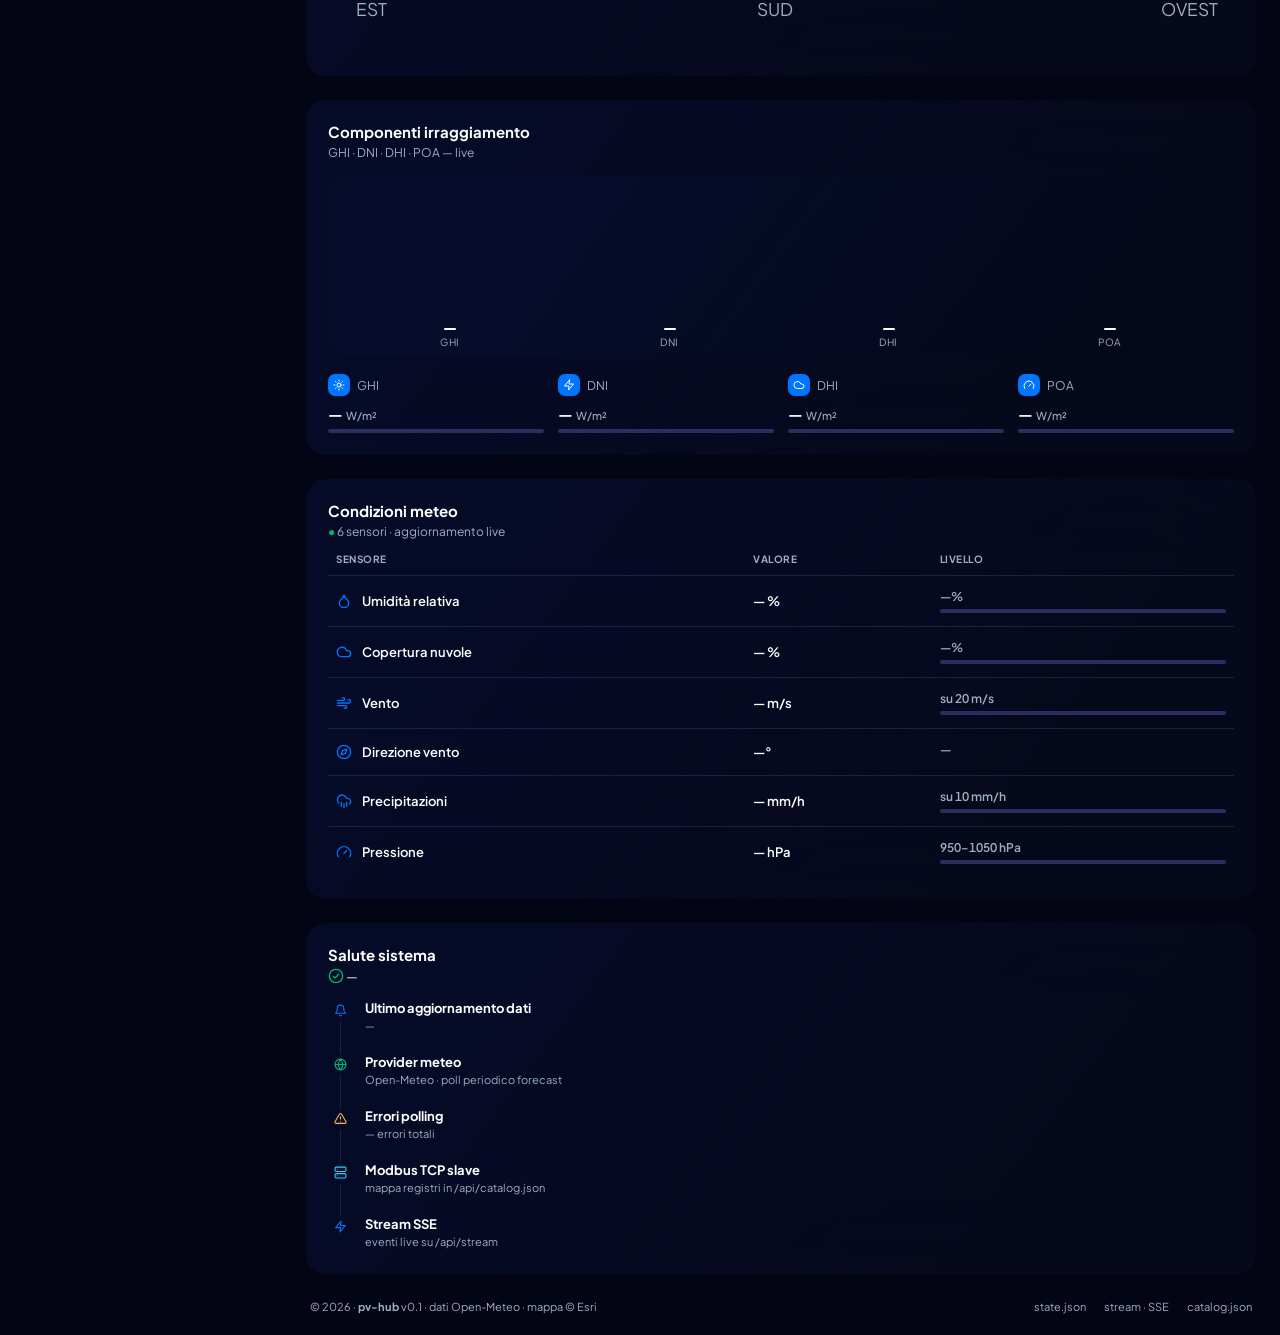
==== commit 946d97dd: "feat(ui): Vision UI restyle — dark glassmorphic dashboard Rebuild the dashboard in the Vision UI Das" ====
--- a/assets/index.html
+++ b/assets/index.html
@@ -1,155 +1,345 @@
 <!DOCTYPE html>
-<html lang="it" data-theme="dark">
+<html lang="it">
 <head>
 <meta charset="utf-8">
 <meta name="viewport" content="width=device-width, initial-scale=1">
 <title>pv-hub · Solarimetro</title>
+<link rel="preload" href="/assets/vendor/fonts/PlusJakartaSans-latin.woff2" as="font" type="font/woff2" crossorigin>
 <link rel="stylesheet" href="/assets/vendor/leaflet.css">
 <link rel="stylesheet" href="/assets/styles.css">
 </head>
 <body>
-<div class="wrap">
-
-  <div class="topbar">
-    <div class="logo">☀</div>
+
+<!-- ============ svg sprite + shared gradients ============ -->
+<svg width="0" height="0" style="position:absolute" aria-hidden="true">
+  <defs>
+    <linearGradient id="gradBlue" x1="0" y1="0" x2="1" y2="1">
+      <stop offset="0" stop-color="#0075FF"/><stop offset="1" stop-color="#21D4FD"/>
+    </linearGradient>
+    <linearGradient id="gradGreen" x1="0" y1="0" x2="1" y2="1">
+      <stop offset="0" stop-color="#01B574"/><stop offset="1" stop-color="#35D28A"/>
+    </linearGradient>
+    <linearGradient id="gradArea" x1="0" y1="0" x2="0" y2="1">
+      <stop offset="0" stop-color="#0075FF" stop-opacity=".34"/>
+      <stop offset="1" stop-color="#0075FF" stop-opacity="0"/>
+    </linearGradient>
+    <filter id="glowBlue" x="-60%" y="-60%" width="220%" height="220%">
+      <feDropShadow dx="0" dy="0" stdDeviation="3.2" flood-color="#0075FF" flood-opacity=".85"/>
+    </filter>
+    <filter id="glowGreen" x="-60%" y="-60%" width="220%" height="220%">
+      <feDropShadow dx="0" dy="0" stdDeviation="3.2" flood-color="#01B574" flood-opacity=".85"/>
+    </filter>
+    <filter id="glowAmber" x="-80%" y="-80%" width="260%" height="260%">
+      <feDropShadow dx="0" dy="0" stdDeviation="4" flood-color="#FFB547" flood-opacity=".9"/>
+    </filter>
+
+    <symbol id="i-sun" viewBox="0 0 24 24"><circle cx="12" cy="12" r="4"/><path d="M12 2v2M12 20v2M4.93 4.93l1.41 1.41M17.66 17.66l1.41 1.41M2 12h2M20 12h2M4.93 19.07l1.41-1.41M17.66 6.34l1.41-1.41"/></symbol>
+    <symbol id="i-thermo" viewBox="0 0 24 24"><path d="M14 4v10.54a4 4 0 1 1-4 0V4a2 2 0 0 1 4 0Z"/></symbol>
+    <symbol id="i-wind" viewBox="0 0 24 24"><path d="M17.7 7.7A2.5 2.5 0 1 1 19.5 12H2"/><path d="M9.6 4.6A2 2 0 1 1 11 8H2"/><path d="M12.6 19.4A2 2 0 1 0 14 16H2"/></symbol>
+    <symbol id="i-cloud" viewBox="0 0 24 24"><path d="M17.5 19H9a7 7 0 1 1 6.71-9h1.79a4.5 4.5 0 1 1 0 9Z"/></symbol>
+    <symbol id="i-drop" viewBox="0 0 24 24"><path d="M12 22a7 7 0 0 0 7-7c0-2-1-3.9-3-5.5s-3.5-4-4-6.5c-.5 2.5-2 4.9-4 6.5C6 11.1 5 13 5 15a7 7 0 0 0 7 7Z"/></symbol>
+    <symbol id="i-rain" viewBox="0 0 24 24"><path d="M4 14.9A7 7 0 1 1 15.71 8h1.79a4.5 4.5 0 0 1 2.5 8.24"/><path d="M16 14v6M8 14v6M12 16v6"/></symbol>
+    <symbol id="i-gauge" viewBox="0 0 24 24"><path d="M12 14l4-4"/><path d="M3.34 19a10 10 0 1 1 17.32 0"/></symbol>
+    <symbol id="i-home" viewBox="0 0 24 24"><path d="M3 9l9-7 9 7v11a2 2 0 0 1-2 2H5a2 2 0 0 1-2-2z"/><path d="M9 22V12h6v10"/></symbol>
+    <symbol id="i-file" viewBox="0 0 24 24"><path d="M14 2H6a2 2 0 0 0-2 2v16a2 2 0 0 0 2 2h12a2 2 0 0 0 2-2V8z"/><path d="M14 2v6h6M16 13H8M16 17H8M10 9H8"/></symbol>
+    <symbol id="i-zap" viewBox="0 0 24 24"><path d="M13 2L3 14h9l-1 8 10-12h-9l1-8z"/></symbol>
+    <symbol id="i-list" viewBox="0 0 24 24"><path d="M8 6h13M8 12h13M8 18h13M3 6h.01M3 12h.01M3 18h.01"/></symbol>
+    <symbol id="i-globe" viewBox="0 0 24 24"><circle cx="12" cy="12" r="10"/><path d="M2 12h20"/><path d="M12 2a15.3 15.3 0 0 1 4 10 15.3 15.3 0 0 1-4 10 15.3 15.3 0 0 1-4-10 15.3 15.3 0 0 1 4-10z"/></symbol>
+    <symbol id="i-help" viewBox="0 0 24 24"><circle cx="12" cy="12" r="10"/><path d="M9.09 9a3 3 0 0 1 5.83 1c0 2-3 3-3 3"/><path d="M12 17h.01"/></symbol>
+    <symbol id="i-bell" viewBox="0 0 24 24"><path d="M18 8A6 6 0 0 0 6 8c0 7-3 9-3 9h18s-3-2-3-9"/><path d="M13.73 21a2 2 0 0 1-3.46 0"/></symbol>
+    <symbol id="i-alert" viewBox="0 0 24 24"><path d="M10.29 3.86L1.82 18a2 2 0 0 0 1.71 3h16.94a2 2 0 0 0 1.71-3L13.71 3.86a2 2 0 0 0-3.42 0z"/><path d="M12 9v4M12 17h.01"/></symbol>
+    <symbol id="i-server" viewBox="0 0 24 24"><rect x="2" y="2" width="20" height="8" rx="2"/><rect x="2" y="14" width="20" height="8" rx="2"/><path d="M6 6h.01M6 18h.01"/></symbol>
+    <symbol id="i-compass" viewBox="0 0 24 24"><circle cx="12" cy="12" r="10"/><path d="M16.24 7.76l-2.12 6.36-6.36 2.12 2.12-6.36z"/></symbol>
+    <symbol id="i-menu" viewBox="0 0 24 24"><path d="M3 6h18M3 12h18M3 18h18"/></symbol>
+    <symbol id="i-check" viewBox="0 0 24 24"><circle cx="12" cy="12" r="10"/><path d="M8 12.5l2.5 2.5L16 9.5"/></symbol>
+  </defs>
+</svg>
+
+<!-- ============ sidenav ============ -->
+<div class="scrim" id="scrim" onclick="toggleSidenav(false)"></div>
+<aside class="sidenav" id="sidenav" aria-label="Navigazione principale">
+  <div class="sn-brand">
+    <span class="mark"><svg class="ic"><use href="#i-sun"/></svg></span>
+    <b>PV-HUB <span>SOLARIMETRO</span></b>
+  </div>
+  <hr class="sn-divider">
+  <nav>
+    <ul class="sn-nav">
+      <li><a class="sn-item active" href="/" aria-current="page">
+        <span class="box"><svg class="ic"><use href="#i-home"/></svg></span>Dashboard</a></li>
+      <li><a class="sn-item" href="/api/state.json">
+        <span class="box"><svg class="ic"><use href="#i-file"/></svg></span>Stato JSON</a></li>
+      <li><a class="sn-item" href="/api/stream">
+        <span class="box"><svg class="ic"><use href="#i-zap"/></svg></span>Stream SSE</a></li>
+      <li><a class="sn-item" href="/api/catalog.json">
+        <span class="box"><svg class="ic"><use href="#i-list"/></svg></span>Catalogo Modbus</a></li>
+    </ul>
+    <div class="sn-label">Risorse</div>
+    <ul class="sn-nav">
+      <li><a class="sn-item" href="https://open-meteo.com" rel="noopener">
+        <span class="box"><svg class="ic"><use href="#i-globe"/></svg></span>Open-Meteo</a></li>
+    </ul>
+  </nav>
+  <div class="sn-help">
+    <span class="box"><svg class="ic"><use href="#i-help"/></svg></span>
+    <b>Serve aiuto?</b>
+    <small>Configurazione e registri Modbus nel README</small>
+    <a href="https://github.com/Paol0B/pv-hub" rel="noopener">DOCUMENTAZIONE</a>
+  </div>
+</aside>
+
+<!-- ============ main ============ -->
+<main class="main">
+
+  <div class="navbar">
+    <button class="burger" onclick="toggleSidenav()" aria-label="Apri menu" aria-controls="sidenav">
+      <svg class="ic"><use href="#i-menu"/></svg></button>
     <div>
-      <div class="brand">pv-hub<small>SOLARIMETRO</small></div>
+      <div class="crumbs">Pagine / <b>Dashboard</b></div>
+      <div class="page-title">Dashboard</div>
     </div>
-    <div class="site">Sito: <b id="site-name">—</b>
-      <span class="coords mono" id="site-coords">—</span></div>
-    <div class="badges">
-      <div class="badge" id="provider-badge"><span class="dot"></span>Provider</div>
-      <div class="badge mono" id="modbus-badge"><span class="dot"></span>Modbus</div>
-      <div class="badge" id="live-badge"><span class="dot"></span>Live</div>
-      <div class="badge mono"><span class="dot warn"></span><span data-metric="data_age">—</span>s</div>
-      <button class="toggle" id="tg" onclick="toggleTheme()" title="Cambia tema">🌙</button>
+    <div class="nav-right">
+      <div class="pill" id="provider-badge"><span class="dot"></span>Provider</div>
+      <div class="pill" id="modbus-badge"><span class="dot"></span>Modbus</div>
+      <div class="pill" id="live-badge"><span class="dot"></span>Live</div>
+      <div class="pill mono"><b><span data-metric="data_age">—</span>s</b></div>
     </div>
   </div>
 
   <div class="grid">
 
-    <!-- LEFT -->
-    <div class="col">
-      <div class="card">
-        <h3>Posizione</h3>
-        <div id="map"></div>
-      </div>
-      <div class="card">
-        <h3>Impianto</h3>
-        <div class="kv"><span>Tilt</span><b class="mono"><span data-metric="tilt">—</span>°</b></div>
-        <div class="kv"><span>Azimuth</span><b class="mono" id="azimuth-field">—</b></div>
-        <div class="kv"><span>Albedo</span><b class="mono" data-metric="albedo">—</b></div>
-        <div class="kv"><span>AOI sole→pannello</span><b class="mono"><span data-metric="aoi">—</span>°</b></div>
-      </div>
-      <div class="card">
-        <h3>Diagnostica · serenità</h3>
-        <div class="kt">
-          <svg width="84" height="84" viewBox="0 0 84 84">
-            <circle cx="42" cy="42" r="30" fill="none" stroke="var(--inner)" stroke-width="9"
-              stroke-dasharray="141 235" transform="rotate(135 42 42)" stroke-linecap="round"/>
-            <circle id="kt-arc" cx="42" cy="42" r="30" fill="none" stroke="var(--accent)" stroke-width="9"
-              stroke-dasharray="0 235" transform="rotate(135 42 42)" stroke-linecap="round"/>
-            <text x="42" y="47" text-anchor="middle" fill="var(--text)" class="mono" font-size="17" font-weight="700"
-              data-metric="clearsky_index">—</text>
+    <!-- ============ row 1 · mini stats ============ -->
+    <section class="card stat s3">
+      <div class="meta">
+        <div class="lbl">POA locale</div>
+        <div class="val mono"><span data-metric="poa_local">—</span> <small>W/m²</small>
+          <span id="poa-delta" class="up"><span data-metric="poa_delta_pct">—</span>%</span></div>
+      </div>
+      <span class="box"><svg class="ic"><use href="#i-sun"/></svg></span>
+    </section>
+    <section class="card stat s3">
+      <div class="meta">
+        <div class="lbl">Temperatura modulo</div>
+        <div class="val mono"><span data-metric="module_temp">—</span> <small>°C</small>
+          <small>· amb <span data-metric="ambient_temp">—</span>°</small></div>
+      </div>
+      <span class="box"><svg class="ic"><use href="#i-thermo"/></svg></span>
+    </section>
+    <section class="card stat s3">
+      <div class="meta">
+        <div class="lbl">Vento</div>
+        <div class="val mono"><span data-metric="wind_speed">—</span> <small>m/s</small>
+          <small>· <span id="wind-dir">—</span></small></div>
+      </div>
+      <span class="box"><svg class="ic"><use href="#i-wind"/></svg></span>
+    </section>
+    <section class="card stat s3">
+      <div class="meta">
+        <div class="lbl">Copertura nuvolosa</div>
+        <div class="val mono"><span data-metric="cloud_cover">—</span> <small>%</small></div>
+      </div>
+      <span class="box"><svg class="ic"><use href="#i-cloud"/></svg></span>
+    </section>
+
+    <!-- ============ row 2 · site / kt / poa ============ -->
+    <section class="card site-card s5">
+      <div class="site-info">
+        <div class="hello">Sito monitorato,</div>
+        <div class="name" id="site-name">—</div>
+        <div class="coords mono" id="site-coords">—</div>
+        <div style="margin-top:auto">
+          <div class="kv"><span>Tilt</span><b class="mono"><span data-metric="tilt">—</span>°</b></div>
+          <div class="kv"><span>Azimuth</span><b class="mono" id="azimuth-field">—</b></div>
+          <div class="kv"><span>Albedo</span><b class="mono" data-metric="albedo">—</b></div>
+          <div class="kv"><span>AOI sole→pannello</span><b class="mono"><span data-metric="aoi">—</span>°</b></div>
+        </div>
+      </div>
+      <div class="site-map"><div id="map"></div></div>
+    </section>
+
+    <section class="card gauge-card s3">
+      <header>
+        <h3>Serenità del cielo</h3>
+        <p class="sub" id="kt-label">—</p>
+      </header>
+      <div class="gauge-wrap">
+        <svg width="190" height="190" viewBox="0 0 190 190" role="img" aria-label="Indice di serenità kt">
+          <circle cx="95" cy="95" r="80" fill="none" stroke="#1B1F3B" stroke-width="10"
+            stroke-dasharray="377 503" transform="rotate(135 95 95)" stroke-linecap="round"/>
+          <circle id="kt-arc" class="gauge-ring" cx="95" cy="95" r="80" fill="none" stroke="url(#gradBlue)"
+            stroke-width="10" stroke-dasharray="0 999" transform="rotate(135 95 95)"
+            stroke-linecap="round" filter="url(#glowBlue)" opacity="0"/>
+          <circle id="kt-arc-knob" cx="95" cy="95" r="6" fill="#fff" filter="url(#glowBlue)" opacity="0"/>
+        </svg>
+        <div class="gauge-center">
+          <span class="icon"><svg class="ic"><use href="#i-sun"/></svg></span>
+        </div>
+      </div>
+      <div class="overlay-pill">
+        <span class="end mono">0</span>
+        <div class="mid">
+          <div class="n mono" data-metric="clearsky_index">—</div>
+          <small>kt = GHI / GHI cielo sereno</small>
+        </div>
+        <span class="end mono">1</span>
+      </div>
+    </section>
+
+    <section class="card ref-card s4">
+      <header>
+        <h3>Irraggiamento POA</h3>
+        <p class="sub">Piano dei moduli · locale vs provider</p>
+      </header>
+      <div class="ref-body">
+        <div class="ref-list">
+          <div class="ref-tile"><small>POA provider</small>
+            <b class="mono"><span data-metric="poa_provider">—</span> <span class="u">W/m²</span></b></div>
+          <div class="ref-tile"><small>Extraterrestre</small>
+            <b class="mono"><span data-metric="extraterrestrial">—</span> <span class="u">W/m²</span></b></div>
+          <div class="ref-tile"><small>Air mass</small>
+            <b class="mono" data-metric="air_mass">—</b></div>
+        </div>
+        <div class="gauge-wrap">
+          <svg width="170" height="170" viewBox="0 0 170 170" role="img" aria-label="POA locale">
+            <circle cx="85" cy="85" r="70" fill="none" stroke="#1B1F3B" stroke-width="9"
+              stroke-dasharray="330 440" transform="rotate(135 85 85)" stroke-linecap="round"/>
+            <circle id="poa-arc" class="gauge-ring" cx="85" cy="85" r="70" fill="none" stroke="url(#gradGreen)"
+              stroke-width="9" stroke-dasharray="0 999" transform="rotate(135 85 85)"
+              stroke-linecap="round" filter="url(#glowGreen)" opacity="0"/>
+            <circle id="poa-arc-knob" cx="85" cy="85" r="5.5" fill="#fff" filter="url(#glowGreen)" opacity="0"/>
           </svg>
-          <div><b id="kt-label" class="accent">—</b>
-            <div class="hint">kt = GHI / GHI cielo-sereno</div></div>
-        </div>
-      </div>
-    </div>
-
-    <!-- CENTER -->
-    <div class="col">
-      <div class="card">
-        <h3>Irraggiamento sul piano (POA) · locale vs provider</h3>
-        <div class="hero">
-          <div class="gauge">
-            <svg width="164" height="164" viewBox="0 0 164 164">
-              <defs><linearGradient id="g" x1="0" y1="0" x2="1" y2="1">
-                <stop offset="0" stop-color="var(--gold)"/><stop offset="1" stop-color="var(--gold-2)"/>
-              </linearGradient></defs>
-              <circle cx="82" cy="82" r="65" fill="none" stroke="var(--inner)" stroke-width="13"
-                stroke-dasharray="306 408" transform="rotate(135 82 82)" stroke-linecap="round"/>
-              <circle id="poa-arc" cx="82" cy="82" r="65" fill="none" stroke="url(#g)" stroke-width="13"
-                stroke-dasharray="0 408" transform="rotate(135 82 82)" stroke-linecap="round"/>
-            </svg>
-            <div class="gv"><div class="lbl">POA local</div>
-              <div class="num mono" data-metric="poa_local">—</div><div class="unit">W/m²</div></div>
+          <div class="gauge-center">
+            <span class="unit">POA locale</span>
+            <span class="big mono" data-metric="poa_local">—</span>
+            <span class="unit">W/m²</span>
           </div>
-          <div class="compare">
-            <div class="cmp"><div><small>POA provider</small><br><span class="n mono" data-metric="poa_provider">—</span> <small>W/m²</small></div>
-              <div class="ta"><small>Δ</small><br><span class="delta mono"><span data-metric="poa_delta_pct">—</span>%</span></div></div>
-            <div class="cmp"><div><small>Extraterrestre</small><br><span class="n mono" data-metric="extraterrestrial">—</span> <small>W/m²</small></div>
-              <span class="pill">air mass <span data-metric="air_mass">—</span></span></div>
-          </div>
-        </div>
-        <div class="meters">
-          <div class="meter"><div class="top"><span>GHI</span><span>W/m²</span></div><div class="val mono" data-metric="ghi">—</div><div class="bar"><i id="bar-ghi"></i></div></div>
-          <div class="meter"><div class="top"><span>DNI</span><span>W/m²</span></div><div class="val mono" data-metric="dni">—</div><div class="bar"><i id="bar-dni"></i></div></div>
-          <div class="meter"><div class="top"><span>DHI</span><span>W/m²</span></div><div class="val mono" data-metric="dhi">—</div><div class="bar"><i id="bar-dhi"></i></div></div>
-        </div>
-      </div>
-
-      <div class="card">
-        <h3>Percorso del sole · ora</h3>
-        <svg class="sky" viewBox="0 0 520 172" preserveAspectRatio="xMidYMid meet">
-          <defs><linearGradient id="arc" x1="0" y1="0" x2="1" y2="0">
-            <stop offset="0" stop-color="var(--gold)"/><stop offset="1" stop-color="var(--gold-2)"/></linearGradient></defs>
-          <line x1="20" y1="150" x2="500" y2="150" stroke="var(--border-str)" stroke-width="1.5"/>
-          <text x="20" y="166" fill="var(--dim)" font-size="10" class="mono">E</text>
-          <text x="256" y="166" fill="var(--dim)" font-size="10" class="mono">S</text>
-          <text x="494" y="166" fill="var(--dim)" font-size="10" class="mono">W</text>
-          <path d="M20,150 Q260,-38 500,150" fill="none" stroke="var(--gold)" stroke-width="2" stroke-dasharray="2 6" opacity=".45"/>
-          <circle id="sun-glow" cx="260" cy="42" r="20" fill="none" stroke="var(--gold)" stroke-width="1.5" opacity=".35"/>
-          <circle id="sun-dot" cx="260" cy="42" r="11" fill="var(--gold)"/>
-          <text x="30" y="28" fill="var(--dim)" font-size="11" class="mono">
-            elev <tspan id="sun-elev">—</tspan>°  ·  az <tspan id="sun-az">—</tspan>°</text>
-          <text id="sun-label" x="490" y="28" text-anchor="end" fill="var(--dim)" font-size="11" class="mono">—</text>
-        </svg>
-      </div>
-    </div>
-
-    <!-- RIGHT -->
-    <div class="col">
-      <div class="card">
-        <h3>Temperature</h3>
-        <div class="tiles">
-          <div class="tile"><div class="t">🌡️ Ambiente</div><div class="v mono"><span data-metric="ambient_temp">—</span>°C</div></div>
-          <div class="tile"><div class="t">🔆 Modulo*</div><div class="v mono"><span data-metric="module_temp">—</span>°C</div></div>
-        </div>
-        <div class="hint">*stima Faiman · POA + vento</div>
-      </div>
-      <div class="card">
-        <h3>Meteo</h3>
-        <div class="tiles">
-          <div class="tile"><div class="t">💨 Vento</div><div class="v mono"><span data-metric="wind_speed">—</span> m/s</div></div>
-          <div class="tile"><div class="t">🧭 Dir</div><div class="v mono"><span data-metric="wind_direction">—</span>°</div></div>
-          <div class="tile"><div class="t">💧 Umidità</div><div class="v mono"><span data-metric="rel_humidity">—</span>%</div></div>
-          <div class="tile"><div class="t">☁️ Nuvole</div><div class="v mono"><span data-metric="cloud_cover">—</span>%</div></div>
-          <div class="tile"><div class="t">🌧️ Pioggia</div><div class="v mono" data-metric="precipitation">—</div></div>
-          <div class="tile"><div class="t">📊 Press.</div><div class="v mono" data-metric="surface_pressure">—</div></div>
-        </div>
-      </div>
-      <div class="card">
-        <h3>Salute</h3>
-        <div class="kv"><span>Ultimo aggiornamento</span><b class="mono" id="dataage-field">—</b></div>
-        <div class="kv"><span>Errori poll</span><b class="mono" data-metric="poll_errors_total">—</b></div>
-        <div class="kv"><span>Fonte</span><b id="provider-field">—</b></div>
-      </div>
-    </div>
+        </div>
+      </div>
+    </section>
+
+    <!-- ============ row 3 · sun path + irradiance ============ -->
+    <section class="card chart-card s7">
+      <header>
+        <h3>Percorso del sole</h3>
+        <p class="sub"><span class="up mono">elev <span id="sun-elev">—</span>°</span>
+          · az <span class="mono" id="sun-az">—</span>° · <span id="sun-label">—</span></p>
+      </header>
+      <svg class="sky" viewBox="0 0 520 190" preserveAspectRatio="xMidYMid meet" role="img"
+        aria-label="Posizione attuale del sole sulla volta celeste">
+        <g stroke="rgba(255,255,255,.08)" stroke-dasharray="3 5">
+          <line x1="20" y1="30" x2="500" y2="30"/><line x1="20" y1="70" x2="500" y2="70"/>
+          <line x1="20" y1="110" x2="500" y2="110"/>
+        </g>
+        <g fill="#718096" font-size="9" font-family="inherit">
+          <text x="6" y="33">60°</text><text x="6" y="73">40°</text><text x="6" y="113">20°</text>
+        </g>
+        <path d="M20,150 Q260,-38 500,150 L500,150 20,150 Z" fill="url(#gradArea)"/>
+        <path d="M20,150 Q260,-38 500,150" fill="none" stroke="url(#gradBlue)" stroke-width="2.5"/>
+        <line x1="20" y1="150" x2="500" y2="150" stroke="rgba(255,255,255,.18)" stroke-width="1.5"/>
+        <g fill="#A0AEC0" font-size="10" font-family="inherit">
+          <text x="16" y="168">EST</text><text x="246" y="168">SUD</text><text x="478" y="168">OVEST</text>
+        </g>
+        <circle id="sun-glow" cx="260" cy="42" r="17" fill="none" stroke="#FFB547" stroke-width="1.5" opacity=".4"/>
+        <circle id="sun-dot" cx="260" cy="42" r="9" fill="#FFB547" filter="url(#glowAmber)"/>
+      </svg>
+    </section>
+
+    <section class="card s5">
+      <header>
+        <h3>Componenti irraggiamento</h3>
+        <p class="sub">GHI · DNI · DHI · POA — live</p>
+      </header>
+      <div class="bars-panel" aria-hidden="true">
+        <div class="vbar-col"><div class="vbar" id="vb-ghi"></div><small>GHI</small></div>
+        <div class="vbar-col"><div class="vbar" id="vb-dni"></div><small>DNI</small></div>
+        <div class="vbar-col"><div class="vbar" id="vb-dhi"></div><small>DHI</small></div>
+        <div class="vbar-col"><div class="vbar" id="vb-poa"></div><small>POA</small></div>
+      </div>
+      <div class="mini-stats">
+        <div class="mini"><div class="head"><span class="bx"><svg class="ic"><use href="#i-sun"/></svg></span>GHI</div>
+          <div class="n mono"><span data-metric="ghi">—</span> <small>W/m²</small></div>
+          <div class="track"><i id="tk-ghi"></i></div></div>
+        <div class="mini"><div class="head"><span class="bx"><svg class="ic"><use href="#i-zap"/></svg></span>DNI</div>
+          <div class="n mono"><span data-metric="dni">—</span> <small>W/m²</small></div>
+          <div class="track"><i id="tk-dni"></i></div></div>
+        <div class="mini"><div class="head"><span class="bx"><svg class="ic"><use href="#i-cloud"/></svg></span>DHI</div>
+          <div class="n mono"><span data-metric="dhi">—</span> <small>W/m²</small></div>
+          <div class="track"><i id="tk-dhi"></i></div></div>
+        <div class="mini"><div class="head"><span class="bx"><svg class="ic"><use href="#i-gauge"/></svg></span>POA</div>
+          <div class="n mono"><span data-metric="poa_local">—</span> <small>W/m²</small></div>
+          <div class="track"><i id="tk-poa"></i></div></div>
+      </div>
+    </section>
+
+    <!-- ============ row 4 · weather table + health ============ -->
+    <section class="card s7">
+      <header>
+        <h3>Condizioni meteo</h3>
+        <p class="sub"><span class="up">●</span> 6 sensori · aggiornamento live</p>
+      </header>
+      <table class="vt">
+        <thead><tr><th>Sensore</th><th>Valore</th><th>Livello</th></tr></thead>
+        <tbody>
+          <tr><td><span class="who"><svg class="ic"><use href="#i-drop"/></svg>Umidità relativa</span></td>
+            <td class="mono"><span data-metric="rel_humidity">—</span> %</td>
+            <td class="lvl"><span class="pct mono"><span data-metric="rel_humidity">—</span>%</span>
+              <div class="track"><i id="tb-hum"></i></div></td></tr>
+          <tr><td><span class="who"><svg class="ic"><use href="#i-cloud"/></svg>Copertura nuvole</span></td>
+            <td class="mono"><span data-metric="cloud_cover">—</span> %</td>
+            <td class="lvl"><span class="pct mono"><span data-metric="cloud_cover">—</span>%</span>
+              <div class="track"><i id="tb-cloud"></i></div></td></tr>
+          <tr><td><span class="who"><svg class="ic"><use href="#i-wind"/></svg>Vento</span></td>
+            <td class="mono"><span data-metric="wind_speed">—</span> m/s</td>
+            <td class="lvl"><span class="pct mono">su 20 m/s</span>
+              <div class="track"><i id="tb-wind"></i></div></td></tr>
+          <tr><td><span class="who"><svg class="ic"><use href="#i-compass"/></svg>Direzione vento</span></td>
+            <td class="mono"><span data-metric="wind_direction">—</span>°</td>
+            <td class="lvl"><span class="pct mono" id="wind-dir-cell">—</span></td></tr>
+          <tr><td><span class="who"><svg class="ic"><use href="#i-rain"/></svg>Precipitazioni</span></td>
+            <td class="mono"><span data-metric="precipitation">—</span> mm/h</td>
+            <td class="lvl"><span class="pct mono">su 10 mm/h</span>
+              <div class="track"><i id="tb-rain"></i></div></td></tr>
+          <tr><td><span class="who"><svg class="ic"><use href="#i-gauge"/></svg>Pressione</span></td>
+            <td class="mono"><span data-metric="surface_pressure">—</span> hPa</td>
+            <td class="lvl"><span class="pct mono">950–1050 hPa</span>
+              <div class="track"><i id="tb-press"></i></div></td></tr>
+        </tbody>
+      </table>
+    </section>
+
+    <section class="card s5">
+      <header>
+        <h3>Salute sistema</h3>
+        <p class="sub"><svg class="ic c-green" style="vertical-align:-3px"><use href="#i-check"/></svg>
+          <b id="provider-field">—</b></p>
+      </header>
+      <div class="timeline">
+        <div class="tl"><span class="ic-w c-blue"><svg class="ic"><use href="#i-bell"/></svg></span>
+          <div><b>Ultimo aggiornamento dati</b><small class="mono" id="dataage-field">—</small></div></div>
+        <div class="tl"><span class="ic-w c-green"><svg class="ic"><use href="#i-globe"/></svg></span>
+          <div><b>Provider meteo</b><small>Open-Meteo · poll periodico forecast</small></div></div>
+        <div class="tl"><span class="ic-w c-amber"><svg class="ic"><use href="#i-alert"/></svg></span>
+          <div><b>Errori polling</b><small class="mono"><span data-metric="poll_errors_total">—</span> errori totali</small></div></div>
+        <div class="tl"><span class="ic-w c-cyan"><svg class="ic"><use href="#i-server"/></svg></span>
+          <div><b>Modbus TCP slave</b><small>mappa registri in /api/catalog.json</small></div></div>
+        <div class="tl"><span class="ic-w c-blue"><svg class="ic"><use href="#i-zap"/></svg></span>
+          <div><b>Stream SSE</b><small>eventi live su /api/stream</small></div></div>
+      </div>
+    </section>
 
   </div>
 
-  <div class="footer">
-    <span class="mono">pv-hub v0.1</span>
-    <a href="/api/state.json">/api/state.json</a>
-    <a href="/api/stream">/api/stream · SSE</a>
-    <a href="/api/catalog.json">/api/catalog.json</a>
-    <span class="grow"></span>
-    <span>Dati · <a href="https://open-meteo.com">Open-Meteo</a> · Mappa © Esri</span>
-  </div>
-
-</div>
+  <footer class="footer">
+    <span>© 2026 · <b>pv-hub</b> v0.1 · dati <a href="https://open-meteo.com" rel="noopener">Open-Meteo</a> · mappa © Esri</span>
+    <nav>
+      <a href="/api/state.json">state.json</a>
+      <a href="/api/stream">stream · SSE</a>
+      <a href="/api/catalog.json">catalog.json</a>
+    </nav>
+  </footer>
+
+</main>
+
 <script src="/assets/vendor/leaflet.js"></script>
 <script src="/assets/app.js"></script>
 </body>
--- a/assets/styles.css
+++ b/assets/styles.css
@@ -1,119 +1,243 @@
-/* ---------- semantic tokens ---------- */
-:root[data-theme="dark"]{
-  --bg:#0a0e15; --bg-grad1:#0d1420; --bg-grad2:#090c12;
-  --surface:#121a26; --surface-2:#182231; --inner:#0e1622;
-  --border:rgba(255,255,255,.07); --border-str:rgba(255,255,255,.12);
-  --text:#e9eef5; --dim:#8b98ab; --faint:#5b6779;
-  --accent:#10d992; --accent-2:#0bb47a; --accent-weak:rgba(16,217,146,.14);
-  --gold:#ffc24b; --gold-2:#ff8a3d; --gold-weak:rgba(255,194,75,.12);
-  --good:#10d992; --warn:#ffc24b; --bad:#ff6b6b; --info:#48b7ff;
-  --shadow:0 1px 2px rgba(0,0,0,.5), 0 12px 30px rgba(0,0,0,.35);
-  --grid-line:rgba(255,255,255,.06);
-}
-:root[data-theme="light"]{
-  --bg:#f4f5f2; --bg-grad1:#f7f7f4; --bg-grad2:#eef0ec;
-  --surface:#ffffff; --surface-2:#f5f6f8; --inner:#eef1f4;
-  --border:rgba(15,23,42,.08); --border-str:rgba(15,23,42,.14);
-  --text:#0f1b2d; --dim:#5b6675; --faint:#94a0b0;
-  --accent:#059669; --accent-2:#047857; --accent-weak:rgba(5,150,105,.10);
-  --gold:#d9861a; --gold-2:#e0932a; --gold-weak:rgba(217,134,26,.12);
-  --good:#059669; --warn:#d9861a; --bad:#e5484d; --info:#0284c7;
-  --shadow:0 1px 2px rgba(16,24,40,.05), 0 10px 26px rgba(16,24,40,.07);
-  --grid-line:rgba(15,23,42,.05);
-}
+/* ============================================================
+   pv-hub · Vision UI theme (dark glassmorphism)
+   Tokens mirror Vision UI Dashboard: body tri-gradient, glass
+   card gradient + blur, blue #0075FF, green #01B574, radius 20.
+   ============================================================ */
+@font-face{
+  font-family:'Plus Jakarta Sans';
+  font-style:normal;font-weight:200 800;font-display:swap;
+  src:url('/assets/vendor/fonts/PlusJakartaSans-latin.woff2') format('woff2');
+}
+
+:root{
+  --body-grad:linear-gradient(159.02deg,#0F123B 14.25%,#090D2E 56.45%,#020515 86.14%);
+  --card-grad:linear-gradient(127.09deg,rgba(6,11,40,.94) 19.41%,rgba(10,14,35,.49) 76.65%);
+  --panel-grad:linear-gradient(126.97deg,#060C29 28.26%,rgba(4,7,24,.5) 91.2%);
+  --sidenav-grad:linear-gradient(127.09deg,rgba(6,11,40,.94) 19.41%,rgba(10,14,35,.49) 76.65%);
+  --inner:#0F1535;            /* inputs / inner tiles          */
+  --navy:#1A1F37;             /* icon boxes, active nav item   */
+  --blue:#0075FF; --cyan:#21D4FD;
+  --green:#01B574; --amber:#FFB547; --red:#E31A1A;
+  --text:#FFFFFF; --grey:#A0AEC0; --faint:#718096;
+  --line:rgba(226,232,240,.3);
+  --divider:rgba(86,87,122,.3);
+  --grid-line:rgba(255,255,255,.08);
+  --r-card:20px; --r-inner:15px; --r-box:12px;
+  --blue-glow:0 0 14px rgba(0,117,255,.55);
+  --green-glow:0 0 14px rgba(1,181,116,.55);
+  --amber-glow:0 0 16px rgba(255,181,71,.65);
+}
+
 *{box-sizing:border-box}
-body{margin:0;color:var(--text);font-size:14px;
-  font-family:'Inter',system-ui,-apple-system,'Segoe UI',Roboto,sans-serif;
-  background:radial-gradient(1200px 600px at 70% -10%,var(--bg-grad1),var(--bg-grad2)) fixed, var(--bg);
-  -webkit-font-smoothing:antialiased;transition:background .2s,color .2s}
-.mono{font-variant-numeric:tabular-nums;font-feature-settings:"tnum";
-  font-family:ui-monospace,'SF Mono','Cascadia Code',Menlo,Consolas,monospace}
-.accent{color:var(--accent)}
-.hint{color:var(--faint);font-size:10px;margin-top:6px}
+html{scrollbar-color:var(--navy) transparent}
+body{
+  margin:0;min-height:100dvh;color:var(--text);font-size:14px;
+  font-family:'Plus Jakarta Sans','Plus Jakarta Display',Helvetica,Arial,sans-serif;
+  background:var(--body-grad) fixed,#030515;
+  -webkit-font-smoothing:antialiased;
+}
+a{color:inherit}
+.mono{font-variant-numeric:tabular-nums;font-feature-settings:"tnum"}
 .grow{flex:1}
-.wrap{max-width:1180px;margin:0 auto;padding:16px}
-
-/* ---------- top bar ---------- */
-.topbar{display:flex;align-items:center;gap:16px;background:var(--surface);
-  border:1px solid var(--border);border-radius:16px;padding:14px 18px;margin-bottom:14px;box-shadow:var(--shadow)}
-.logo{width:38px;height:38px;border-radius:11px;display:grid;place-items:center;font-size:20px;
-  background:linear-gradient(135deg,var(--gold),var(--gold-2));box-shadow:0 4px 14px var(--gold-weak)}
-.brand{font-weight:700;font-size:17px;letter-spacing:.2px;line-height:1.1}
-.brand small{display:block;color:var(--dim);font-weight:500;font-size:11px;letter-spacing:.4px}
-.site{margin-left:6px;font-size:13px;color:var(--dim)}
-.site b{color:var(--text)}
-.site .coords{display:block;font-size:11px;color:var(--info)}
-.badges{margin-left:auto;display:flex;gap:8px;align-items:center;flex-wrap:wrap}
-.badge{display:flex;align-items:center;gap:7px;background:var(--surface-2);border:1px solid var(--border);
-  border-radius:999px;padding:6px 12px;font-size:12px;white-space:nowrap}
-.dot{width:8px;height:8px;border-radius:50%;background:var(--good);box-shadow:0 0 0 3px var(--accent-weak);transition:.2s}
-.dot.warn{background:var(--warn);box-shadow:0 0 0 3px var(--gold-weak)}
-.badge.bad .dot{background:var(--bad);box-shadow:0 0 0 3px rgba(255,107,107,.18)}
-.toggle{width:40px;height:40px;border-radius:12px;border:1px solid var(--border);background:var(--surface-2);
-  color:var(--text);cursor:pointer;font-size:17px;display:grid;place-items:center;transition:.15s}
-.toggle:hover{border-color:var(--border-str);transform:translateY(-1px)}
-
-/* ---------- layout ---------- */
-.grid{display:grid;grid-template-columns:296px 1fr 258px;gap:14px}
-.col{display:flex;flex-direction:column;gap:14px}
-.card{background:var(--surface);border:1px solid var(--border);border-radius:16px;padding:16px;box-shadow:var(--shadow)}
-.card h3{margin:0 0 12px;font-size:11px;letter-spacing:1.4px;text-transform:uppercase;color:var(--dim);font-weight:600}
-
-/* map */
-#map{height:150px;border-radius:12px;border:1px solid var(--border);background:var(--inner);z-index:0}
-.kv{display:flex;justify-content:space-between;align-items:center;padding:7px 0;border-bottom:1px solid var(--grid-line);font-size:13px}
-.kv:last-child{border:0}.kv span{color:var(--dim)}.kv b{color:var(--text)}
-.kt{display:flex;align-items:center;gap:14px}
-
-/* hero */
-.hero{display:flex;gap:18px;align-items:center;flex-wrap:wrap}
-.gauge{position:relative;width:164px;height:164px;flex:0 0 auto}
-.gv{position:absolute;inset:0;display:flex;flex-direction:column;align-items:center;justify-content:center}
-.gv .lbl{font-size:10px;letter-spacing:1.2px;color:var(--dim);text-transform:uppercase}
-.gv .num{font-size:34px;font-weight:750;line-height:1.05;letter-spacing:-1px}
-.gv .unit{color:var(--dim);font-size:12px}
-.compare{flex:1;min-width:180px;display:flex;flex-direction:column;gap:10px}
-.cmp{display:flex;justify-content:space-between;align-items:center;background:var(--surface-2);
-  border:1px solid var(--border);border-radius:12px;padding:11px 14px}
-.cmp small{color:var(--dim);font-size:11px}
-.cmp .n{font-size:19px;font-weight:650}
-.cmp .ta{text-align:right}
-.delta{font-weight:650;color:var(--good)}
-.pill{font-size:11px;padding:2px 9px;border-radius:999px;background:var(--accent-weak);color:var(--accent);font-weight:600;white-space:nowrap}
-
-.meters{display:grid;grid-template-columns:repeat(3,1fr);gap:11px;margin-top:14px}
-.meter{background:var(--surface-2);border:1px solid var(--border);border-radius:12px;padding:12px}
-.meter .top{display:flex;justify-content:space-between;font-size:11px;color:var(--dim);letter-spacing:.3px}
-.meter .val{font-size:22px;font-weight:700;margin:5px 0 9px;letter-spacing:-.5px}
-.bar{height:7px;background:var(--inner);border-radius:99px;overflow:hidden}
-.bar i{display:block;height:100%;width:0;border-radius:99px;background:linear-gradient(90deg,var(--gold),var(--gold-2));transition:width .4s}
-
-.sky{width:100%;height:172px;display:block}
+svg.ic{width:16px;height:16px;stroke:currentColor;fill:none;stroke-width:2;
+  stroke-linecap:round;stroke-linejoin:round;flex:0 0 auto}
+:focus-visible{outline:2px solid var(--blue);outline-offset:2px;border-radius:6px}
+
+/* ---------- sidenav ---------- */
+.sidenav{
+  position:fixed;z-index:60;top:16px;bottom:16px;left:16px;width:250px;
+  display:flex;flex-direction:column;padding:24px 16px 16px;
+  background:var(--sidenav-grad);backdrop-filter:blur(60px);-webkit-backdrop-filter:blur(60px);
+  border-radius:var(--r-card);transition:transform .25s ease;
+}
+.sn-brand{display:flex;align-items:center;justify-content:center;gap:9px;padding:2px 0 22px}
+.sn-brand .mark{width:26px;height:26px;border-radius:8px;display:grid;place-items:center;
+  background:linear-gradient(135deg,var(--blue),var(--cyan));box-shadow:var(--blue-glow)}
+.sn-brand .mark svg{width:15px;height:15px;stroke:#fff}
+.sn-brand b{font-size:13px;font-weight:700;letter-spacing:2.5px}
+.sn-brand b span{font-weight:400}
+.sn-divider{height:1px;margin:0 4px 18px;border:0;
+  background:linear-gradient(90deg,transparent,rgba(224,225,226,.5),transparent)}
+.sn-nav{display:flex;flex-direction:column;gap:4px;margin:0;padding:0;list-style:none}
+.sn-item{display:flex;align-items:center;gap:12px;padding:10px 14px;border-radius:var(--r-inner);
+  font-size:13px;font-weight:600;color:var(--text);text-decoration:none;cursor:pointer;
+  transition:background .2s}
+.sn-item .box{width:30px;height:30px;border-radius:var(--r-box);display:grid;place-items:center;
+  background:var(--navy);color:var(--blue);transition:background .2s,color .2s}
+.sn-item:hover{background:rgba(26,31,55,.5)}
+.sn-item.active{background:var(--navy);box-shadow:0 3.5px 5.5px rgba(0,0,0,.22)}
+.sn-item.active .box{background:var(--blue);color:#fff;box-shadow:var(--blue-glow)}
+.sn-label{margin:22px 0 10px;padding:0 14px;font-size:10px;font-weight:700;
+  letter-spacing:2px;color:var(--text);text-transform:uppercase}
+.sn-help{margin-top:auto;position:relative;overflow:hidden;padding:16px;border-radius:var(--r-inner);
+  background:linear-gradient(126.97deg,#0075FF 28.26%,#0059c4 91.2%)}
+.sn-help .box{width:35px;height:35px;border-radius:var(--r-box);display:grid;place-items:center;
+  background:#fff;color:var(--blue);margin-bottom:26px}
+.sn-help b{display:block;font-size:14px}
+.sn-help small{display:block;color:rgba(255,255,255,.8);font-size:11px;margin:2px 0 10px}
+.sn-help a{display:block;text-align:center;font-size:11px;font-weight:700;text-decoration:none;
+  padding:8px 0;border-radius:var(--r-box);background:var(--inner);color:#fff}
+.scrim{position:fixed;inset:0;z-index:50;background:rgba(2,5,21,.6);opacity:0;pointer-events:none;
+  transition:opacity .25s}
+
+/* ---------- main / navbar ---------- */
+.main{margin-left:282px;padding:18px 24px 12px;max-width:1400px}
+.navbar{display:flex;align-items:center;gap:12px;padding:8px 0 22px;flex-wrap:wrap}
+.crumbs{font-size:12px;color:var(--grey)}
+.crumbs b{color:var(--text);font-weight:400}
+.page-title{font-size:14px;font-weight:700;margin-top:2px}
+.nav-right{margin-left:auto;display:flex;align-items:center;gap:10px;flex-wrap:wrap}
+.pill{display:flex;align-items:center;gap:7px;padding:8px 14px;font-size:12px;color:var(--grey);
+  background:var(--inner);border:1px solid var(--line);border-radius:var(--r-inner);white-space:nowrap}
+.pill b{color:var(--text);font-weight:600}
+.dot{width:8px;height:8px;border-radius:50%;background:var(--green);
+  box-shadow:0 0 6px rgba(1,181,116,.9);transition:background .2s}
+.pill.bad .dot{background:var(--red);box-shadow:0 0 6px rgba(227,26,26,.9)}
+.burger{display:none;width:44px;height:44px;border:1px solid var(--line);border-radius:var(--r-box);
+  background:var(--inner);color:var(--text);cursor:pointer;place-items:center}
+
+/* ---------- grid ---------- */
+.grid{display:grid;grid-template-columns:repeat(12,1fr);gap:24px}
+.card{background:var(--card-grad);backdrop-filter:blur(60px);-webkit-backdrop-filter:blur(60px);
+  border-radius:var(--r-card);padding:22px;min-width:0}
+.card h3{margin:0;font-size:15px;font-weight:700;color:var(--text)}
+.card .sub{margin:4px 0 0;font-size:12px;color:var(--grey)}
+.card .sub .up{color:var(--green);font-weight:700}
+.card .sub .down{color:var(--red);font-weight:700}
+
+/* spans */
+.s3{grid-column:span 3}.s4{grid-column:span 4}.s5{grid-column:span 5}
+.s6{grid-column:span 6}.s7{grid-column:span 7}.s8{grid-column:span 8}.s12{grid-column:span 12}
+
+/* ---------- row 1 · mini stat cards ---------- */
+.stat{display:flex;align-items:center;gap:12px;padding:18px 20px}
+.stat .meta{flex:1;min-width:0}
+.stat .lbl{font-size:12px;font-weight:500;color:var(--grey)}
+.stat .val{font-size:18px;font-weight:700;margin-top:2px;white-space:nowrap}
+.stat .val small{font-size:12px;color:var(--grey);font-weight:500}
+.stat .val .up{font-size:14px;font-weight:700;color:var(--green)}
+.stat .val .down{font-size:14px;font-weight:700;color:var(--red)}
+.stat .box{width:45px;height:45px;border-radius:var(--r-box);display:grid;place-items:center;
+  background:var(--blue);color:#fff;box-shadow:var(--blue-glow)}
+.stat .box svg{width:22px;height:22px}
+
+/* ---------- row 2 · site / kt gauge / poa ---------- */
+.site-card{display:flex;gap:20px;align-items:stretch}
+.site-info{flex:1;min-width:150px;display:flex;flex-direction:column}
+.site-info .hello{font-size:12px;color:var(--grey)}
+.site-info .name{font-size:20px;font-weight:700;margin:2px 0 2px}
+.site-info .coords{font-size:12px;color:var(--grey)}
+.kv{display:flex;justify-content:space-between;gap:8px;padding:8px 0;font-size:13px;
+  border-bottom:1px solid var(--divider)}
+.kv:last-child{border-bottom:0}
+.kv span{color:var(--grey)}.kv b{font-weight:600}
+.site-map{flex:1.15;min-width:220px;border-radius:var(--r-inner);overflow:hidden;position:relative}
+#map{position:absolute;inset:0;background:var(--inner);z-index:0}
+
+.gauge-card{display:flex;flex-direction:column;align-items:center;text-align:center}
+.gauge-card header{align-self:stretch;text-align:left}
+.gauge-wrap{position:relative;margin:14px 0 6px}
+.gauge-wrap svg{display:block}
+.gauge-ring{transition:stroke-dasharray .5s}
+.gauge-center{position:absolute;inset:0;display:flex;flex-direction:column;
+  align-items:center;justify-content:center;gap:4px}
+.gauge-center .icon{width:44px;height:44px;border-radius:50%;display:grid;place-items:center;
+  background:linear-gradient(135deg,var(--blue),var(--cyan));box-shadow:var(--blue-glow);color:#fff}
+.gauge-center .icon svg{width:22px;height:22px}
+.gauge-center .icon.green{background:linear-gradient(135deg,#01B574,#35D28A);box-shadow:var(--green-glow)}
+.gauge-center .big{font-size:26px;font-weight:700;line-height:1}
+.gauge-center .unit{font-size:11px;color:var(--grey)}
+.overlay-pill{align-self:stretch;display:flex;align-items:center;justify-content:space-between;
+  gap:12px;padding:12px 18px;border-radius:var(--r-card);background:var(--panel-grad);margin-top:auto}
+.overlay-pill .end{font-size:12px;color:var(--grey)}
+.overlay-pill .mid{text-align:center}
+.overlay-pill .mid .n{font-size:22px;font-weight:700;line-height:1.1}
+.overlay-pill .mid small{font-size:11px;color:var(--grey)}
+
+.ref-card{display:flex;flex-direction:column}
+.ref-body{display:flex;gap:16px;align-items:center;margin-top:14px;flex:1}
+.ref-list{flex:1;display:flex;flex-direction:column;gap:12px;min-width:130px}
+.ref-tile{padding:12px 14px;border-radius:var(--r-inner);background:var(--panel-grad)}
+.ref-tile small{display:block;font-size:11px;color:var(--grey)}
+.ref-tile b{font-size:16px;font-weight:700}
+.ref-tile b .u{font-size:11px;color:var(--grey);font-weight:500}
+
+/* ---------- row 3 · sun path + irradiance ---------- */
+.chart-card .sky{width:100%;height:auto;display:block;margin-top:12px}
 #sun-dot,#sun-glow{transition:cx .5s,cy .5s}
-
-.tiles{display:grid;grid-template-columns:1fr 1fr;gap:10px}
-.tile{background:var(--surface-2);border:1px solid var(--border);border-radius:12px;padding:11px 12px}
-.tile .t{font-size:11px;color:var(--dim);display:flex;gap:6px;align-items:center}
-.tile .v{font-size:19px;font-weight:700;margin-top:5px;letter-spacing:-.3px}
-
-.footer{margin-top:14px;display:flex;gap:16px;align-items:center;color:var(--faint);font-size:11px;
-  border-top:1px solid var(--border);padding-top:12px;flex-wrap:wrap}
-.footer a{color:var(--info);text-decoration:none}.footer a:hover{text-decoration:underline}
+.bars-panel{margin-top:16px;border-radius:var(--r-card);background:var(--panel-grad);
+  padding:18px 18px 0;height:180px;display:flex;align-items:flex-end;justify-content:space-around;gap:12px}
+.vbar{width:12px;height:0%;min-height:2px;border-radius:6px;background:#fff;transition:height .5s}
+.vbar-col{display:flex;flex-direction:column;align-items:center;justify-content:flex-end;
+  height:100%;gap:0}
+.vbar-col small{padding:6px 0 8px;font-size:10px;color:var(--grey);letter-spacing:.5px}
+.mini-stats{display:grid;grid-template-columns:repeat(4,1fr);gap:14px;margin-top:18px}
+.mini .head{display:flex;align-items:center;gap:7px;font-size:12px;color:var(--grey)}
+.mini .head .bx{width:22px;height:22px;border-radius:7px;display:grid;place-items:center;
+  background:var(--blue);color:#fff}
+.mini .head .bx svg{width:12px;height:12px}
+.mini .n{font-size:15px;font-weight:700;margin:8px 0 6px}
+.mini .n small{font-size:11px;color:var(--grey);font-weight:500}
+.track{height:4px;border-radius:99px;background:#2D2E5F;overflow:hidden}
+.track i{display:block;height:100%;width:0;border-radius:99px;background:var(--blue);transition:width .5s}
+
+/* ---------- row 4 · weather table + health timeline ---------- */
+table.vt{width:100%;border-collapse:collapse;margin-top:14px}
+.vt th{padding:0 8px 10px;font-size:10px;font-weight:700;letter-spacing:.5px;text-transform:uppercase;
+  color:var(--grey);text-align:left;border-bottom:1px solid var(--divider)}
+.vt td{padding:13px 8px;font-size:13px;font-weight:600;border-bottom:1px solid var(--divider);
+  white-space:nowrap}
+.vt tr:last-child td{border-bottom:0}
+.vt .who{display:flex;align-items:center;gap:10px}
+.vt .who svg{color:var(--blue)}
+.vt .pct{font-size:12px;color:var(--grey);display:block;margin-bottom:5px}
+.vt td.lvl{min-width:110px}
+.vt .track{width:100%}
+
+.timeline{margin-top:16px;display:flex;flex-direction:column}
+.tl{position:relative;display:flex;gap:14px;padding:0 0 22px 2px}
+.tl:last-child{padding-bottom:4px}
+.tl::before{content:"";position:absolute;left:12px;top:22px;bottom:0;width:1px;background:var(--divider)}
+.tl:last-child::before{display:none}
+.tl .ic-w{width:21px;height:21px;border-radius:50%;display:grid;place-items:center;flex:0 0 auto;
+  background:#060B28;position:relative;z-index:1}
+.tl .ic-w svg{width:13px;height:13px}
+.tl b{display:block;font-size:13px}
+.tl small{display:block;font-size:11px;color:var(--grey);margin-top:3px}
+.c-blue{color:var(--blue)}.c-cyan{color:var(--cyan)}.c-green{color:var(--green)}
+.c-amber{color:var(--amber)}.c-red{color:var(--red)}
+
+/* ---------- footer ---------- */
+.footer{display:flex;gap:18px;align-items:center;flex-wrap:wrap;padding:26px 4px 10px;
+  font-size:11px;color:var(--grey)}
+.footer a{color:var(--grey);text-decoration:none}
+.footer a:hover{color:var(--text)}
+.footer nav{margin-left:auto;display:flex;gap:18px;flex-wrap:wrap}
+
+/* ---------- leaflet dark chrome ---------- */
+.leaflet-control-zoom a{background:var(--inner)!important;color:var(--text)!important;
+  border-color:rgba(226,232,240,.15)!important}
 
 /* ---------- responsive ---------- */
-@media(max-width:1000px){
-  .grid{grid-template-columns:1fr 1fr}
-  .col:nth-child(2){grid-column:1 / -1;order:-1}
+@media(max-width:1280px){
+  .s3{grid-column:span 6}
+  .s5,.s4,.s7,.s8{grid-column:span 12}
+}
+@media(max-width:1100px){
+  .sidenav{transform:translateX(-116%)}
+  body.nav-open .sidenav{transform:none}
+  body.nav-open .scrim{opacity:1;pointer-events:auto}
+  .main{margin-left:0;padding:14px 16px 10px}
+  .burger{display:grid}
 }
 @media(max-width:640px){
-  .wrap{padding:10px}
-  .grid{grid-template-columns:1fr}
-  .col:nth-child(2){order:0}
-  .topbar{flex-wrap:wrap;gap:10px}
-  .site{margin-left:0;flex-basis:100%;order:3}
-  .badges{margin-left:0}
-  .gv .num{font-size:30px}
-  .toggle{width:44px;height:44px}
-  .badge{padding:8px 13px}
-  .tile{padding:13px}
-}
+  .s3{grid-column:span 12}
+  .grid{gap:16px}
+  .site-card{flex-direction:column}
+  .site-map{min-height:180px}
+  .mini-stats{grid-template-columns:repeat(2,1fr)}
+  .nav-right{width:100%;justify-content:flex-start}
+}
+@media(prefers-reduced-motion:reduce){
+  *,*::before,*::after{transition:none!important;animation:none!important}
+}
